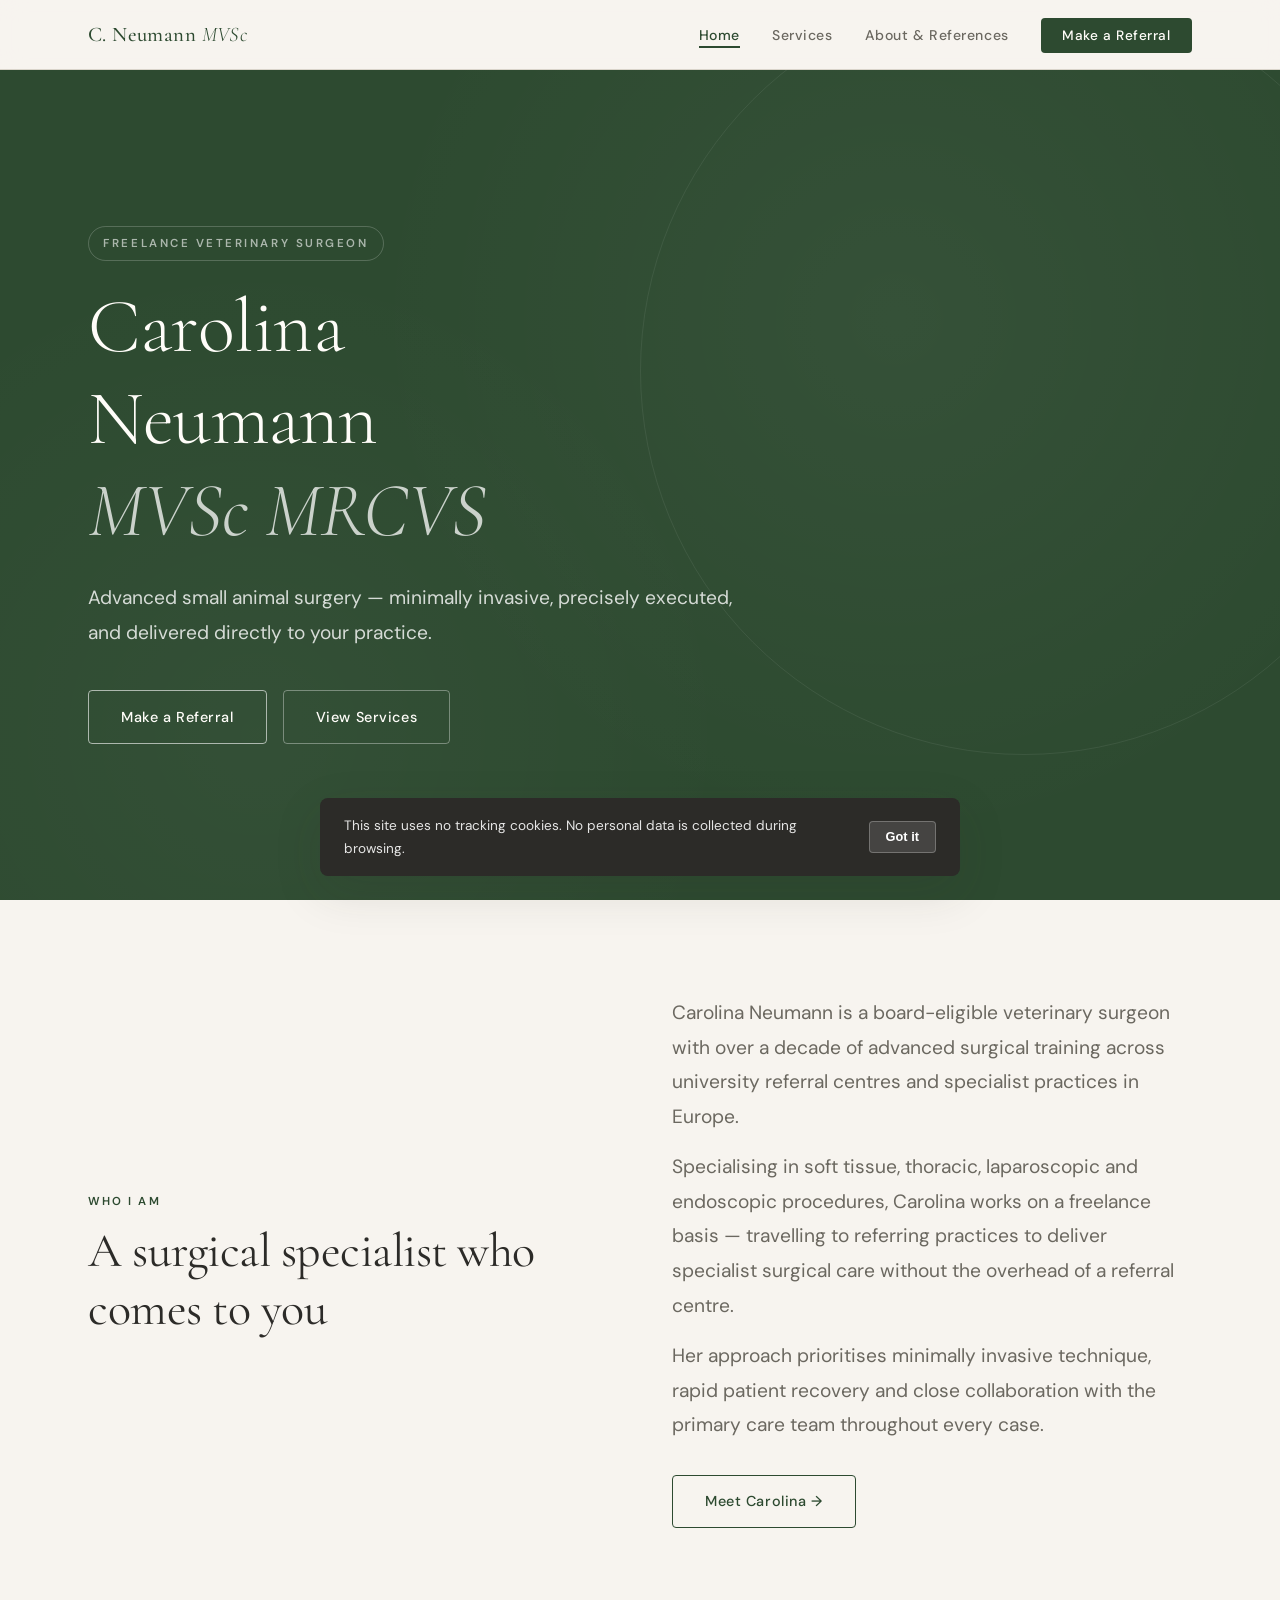
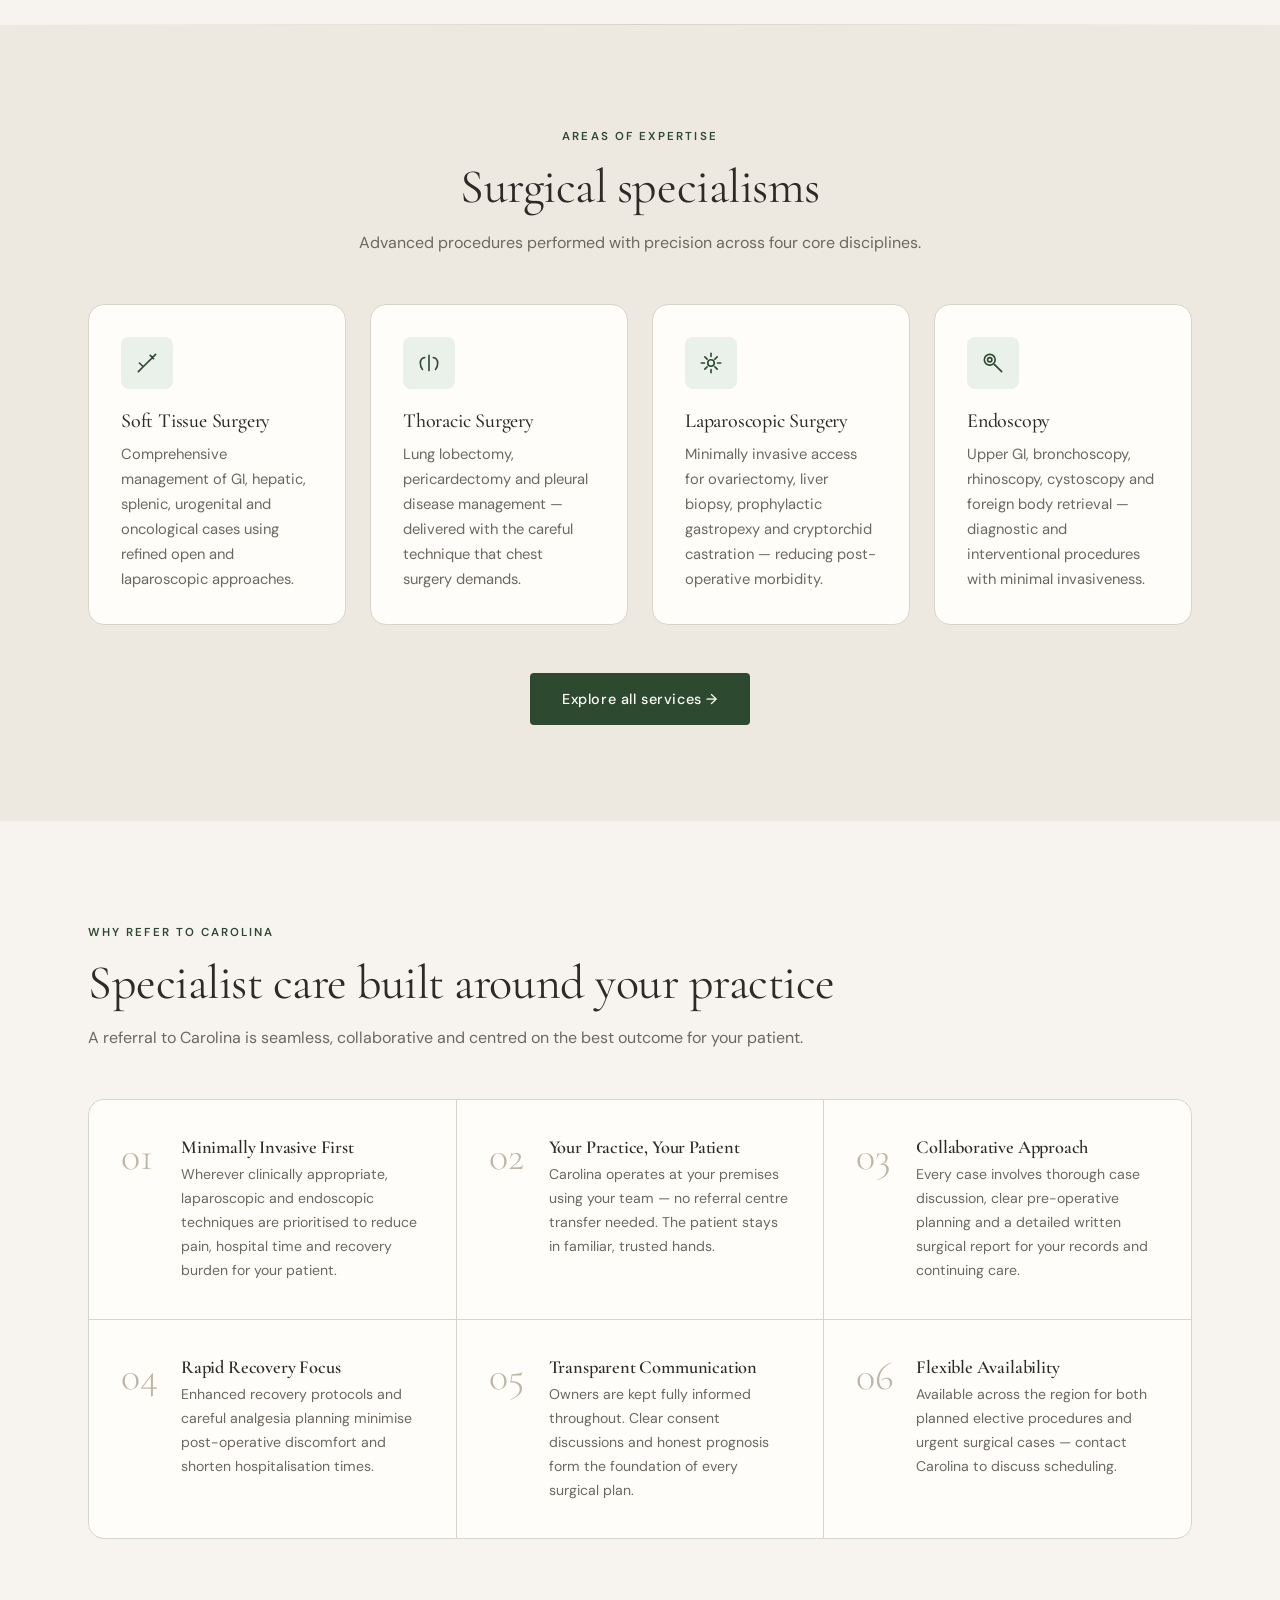
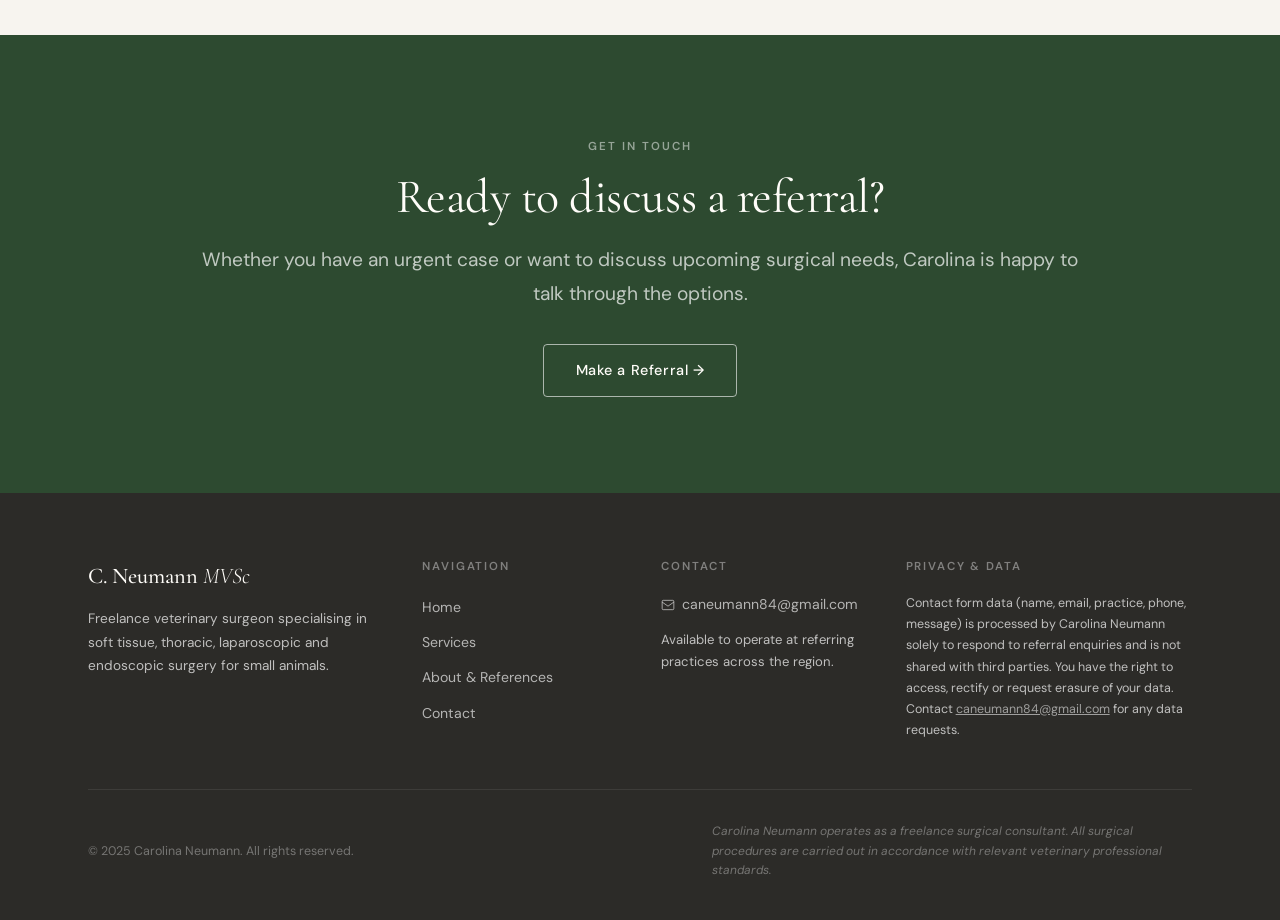
==== index.html @ 595d8299 "Add complete multi-page website for Carolina Neumann MVSc 4-page static site (index, services, refer" ====
<!DOCTYPE html>
<html lang="en">
<head>
  <meta charset="UTF-8" />
  <meta name="viewport" content="width=device-width, initial-scale=1.0" />
  <meta name="description" content="Carolina Neumann MVSc — freelance veterinary surgeon specialising in small animal soft tissue, thoracic, laparoscopic and endoscopic surgery. Available to operate at referring practices." />
  <meta name="robots" content="index, follow" />

  <!-- Canonical & hreflang -->
  <link rel="canonical" href="https://www.neumannvet.es/" />
  <link rel="alternate" hreflang="es"        href="https://www.neumannvet.es/" />
  <link rel="alternate" hreflang="ca"        href="https://www.neumannvet.es/" />
  <link rel="alternate" hreflang="en"        href="https://www.neumannvet.es/" />
  <link rel="alternate" hreflang="x-default" href="https://www.neumannvet.es/" />

  <!-- Open Graph -->
  <meta property="og:type"        content="website" />
  <meta property="og:title"       content="Carolina Neumann MVSc · Veterinary Surgeon" />
  <meta property="og:description" content="Freelance veterinary surgeon specialising in minimally invasive and soft tissue procedures for small animals." />
  <meta property="og:url"         content="https://www.neumannvet.es/" />
  <meta property="og:image"       content="https://www.neumannvet.es/og-image.png" />

  <!-- Twitter Card -->
  <meta name="twitter:card"        content="summary_large_image" />
  <meta name="twitter:title"       content="Carolina Neumann MVSc · Veterinary Surgeon" />
  <meta name="twitter:description" content="Freelance veterinary surgeon specialising in minimally invasive and soft tissue procedures for small animals." />

  <title>Carolina Neumann MVSc — Freelance Veterinary Surgeon</title>

  <link rel="preconnect" href="https://fonts.googleapis.com" />
  <link rel="preconnect" href="https://fonts.gstatic.com" crossorigin />
  <link rel="stylesheet" href="style.css" />
</head>
<body>

  <!-- ── Navigation ──────────────────────────────────────── -->
  <header class="nav" role="banner">
    <div class="container nav__inner">
      <a href="index.html" class="nav__brand" aria-label="Carolina Neumann — Home">
        C. Neumann <span>MVSc</span>
      </a>

      <nav aria-label="Primary navigation">
        <ul class="nav__links" role="list">
          <li><a href="index.html"      class="nav__link" aria-current="page">Home</a></li>
          <li><a href="services.html"   class="nav__link">Services</a></li>
          <li><a href="references.html" class="nav__link">About &amp; References</a></li>
          <li><a href="contact.html"    class="nav__link nav__cta">Make a Referral</a></li>
        </ul>
      </nav>

      <button class="nav__hamburger" aria-label="Open navigation menu" aria-expanded="false" aria-controls="mobileMenu">
        <span></span><span></span><span></span>
      </button>
    </div>
  </header>

  <!-- Mobile menu -->
  <nav id="mobileMenu" class="nav__mobile" aria-label="Mobile navigation">
    <a href="index.html"      class="nav__link">Home</a>
    <a href="services.html"   class="nav__link">Services</a>
    <a href="references.html" class="nav__link">About &amp; References</a>
    <a href="contact.html"    class="nav__link">Make a Referral</a>
  </nav>

  <main id="main-content">

    <!-- ── Hero ──────────────────────────────────────────── -->
    <section class="hero" aria-labelledby="heroTitle">
      <div class="container hero__inner">
        <div class="hero__kicker">Freelance Veterinary Surgeon</div>
        <h1 class="hero__title" id="heroTitle">
          Carolina Neumann
          <em>MVSc MRCVS</em>
        </h1>
        <p class="hero__tagline">
          Advanced small animal surgery — minimally invasive, precisely executed,
          and delivered directly to your practice.
        </p>
        <div class="hero__actions">
          <a href="contact.html" class="btn btn--outline-white">Make a Referral</a>
          <a href="services.html" class="btn btn--outline-white" style="background:transparent; border-color:rgba(255,255,255,0.35);">View Services</a>
        </div>
      </div>

      <div class="hero__scroll" aria-hidden="true">
        <svg viewBox="0 0 24 24" aria-hidden="true">
          <polyline points="6 9 12 15 18 9"/>
        </svg>
        Scroll
      </div>
    </section>

    <!-- ── Introduction ──────────────────────────────────── -->
    <section class="section reveal" aria-labelledby="introTitle">
      <div class="container grid-2" style="align-items:center; gap:4rem;">
        <div>
          <span class="section-label">Who I Am</span>
          <h2 id="introTitle">A surgical specialist who comes to you</h2>
        </div>
        <div class="stack">
          <p class="lead">
            Carolina Neumann is a board-eligible veterinary surgeon with over a decade of
            advanced surgical training across university referral centres and specialist
            practices in Europe.
          </p>
          <p class="lead">
            Specialising in soft tissue, thoracic, laparoscopic and endoscopic procedures,
            Carolina works on a freelance basis — travelling to referring practices to
            deliver specialist surgical care without the overhead of a referral centre.
          </p>
          <p class="lead">
            Her approach prioritises minimally invasive technique, rapid patient recovery
            and close collaboration with the primary care team throughout every case.
          </p>
          <div class="mt-sm">
            <a href="references.html" class="btn btn--outline">Meet Carolina &rarr;</a>
          </div>
        </div>
      </div>
    </section>

    <hr class="divider" />

    <!-- ── Areas of Expertise ────────────────────────────── -->
    <section class="section section--alt reveal" id="expertise" aria-labelledby="expertiseTitle">
      <div class="container">
        <div class="section-header text-center">
          <span class="section-label">Areas of Expertise</span>
          <h2 id="expertiseTitle">Surgical specialisms</h2>
          <p>Advanced procedures performed with precision across four core disciplines.</p>
        </div>

        <div class="grid-4">

          <div class="card reveal reveal-delay-1">
            <div class="card__icon" aria-hidden="true">
              <!-- Scalpel icon -->
              <svg viewBox="0 0 24 24" aria-hidden="true">
                <path d="M20 4L8.5 15.5M8.5 15.5L4 20M8.5 15.5L5 12M15 5l3 3"/>
              </svg>
            </div>
            <h3>Soft Tissue Surgery</h3>
            <p>
              Comprehensive management of GI, hepatic, splenic, urogenital and oncological
              cases using refined open and laparoscopic approaches.
            </p>
          </div>

          <div class="card reveal reveal-delay-2">
            <div class="card__icon" aria-hidden="true">
              <!-- Lungs / thorax icon -->
              <svg viewBox="0 0 24 24" aria-hidden="true">
                <path d="M12 5v14M8 7C6 7 4 9 4 12s1 5 2 6M16 7c2 0 4 2 4 5s-1 5-2 6"/>
              </svg>
            </div>
            <h3>Thoracic Surgery</h3>
            <p>
              Lung lobectomy, pericardectomy and pleural disease management — delivered with
              the careful technique that chest surgery demands.
            </p>
          </div>

          <div class="card reveal reveal-delay-3">
            <div class="card__icon" aria-hidden="true">
              <!-- Camera / laparoscope icon -->
              <svg viewBox="0 0 24 24" aria-hidden="true">
                <circle cx="12" cy="12" r="3"/>
                <path d="M3 12h3M18 12h3M12 3v3M12 18v3"/>
                <path d="M6.3 6.3l2.1 2.1M15.6 15.6l2.1 2.1M15.6 8.4l2.1-2.1M6.3 17.7l2.1-2.1"/>
              </svg>
            </div>
            <h3>Laparoscopic Surgery</h3>
            <p>
              Minimally invasive access for ovariectomy, liver biopsy, prophylactic gastropexy
              and cryptorchid castration — reducing post-operative morbidity.
            </p>
          </div>

          <div class="card reveal reveal-delay-4">
            <div class="card__icon" aria-hidden="true">
              <!-- Scope icon -->
              <svg viewBox="0 0 24 24" aria-hidden="true">
                <circle cx="9" cy="9" r="5"/>
                <path d="M13.5 13.5L20 20"/>
                <circle cx="9" cy="9" r="2"/>
              </svg>
            </div>
            <h3>Endoscopy</h3>
            <p>
              Upper GI, bronchoscopy, rhinoscopy, cystoscopy and foreign body retrieval —
              diagnostic and interventional procedures with minimal invasiveness.
            </p>
          </div>

        </div>

        <div class="mt-lg text-center">
          <a href="services.html" class="btn btn--primary">Explore all services &rarr;</a>
        </div>
      </div>
    </section>

    <!-- ── Why Refer ──────────────────────────────────────── -->
    <section class="section reveal" id="why-refer" aria-labelledby="whyTitle">
      <div class="container">
        <div class="section-header">
          <span class="section-label">Why Refer to Carolina</span>
          <h2 id="whyTitle">Specialist care built around your practice</h2>
          <p>A referral to Carolina is seamless, collaborative and centred on the best outcome for your patient.</p>
        </div>

        <div class="trust-grid" role="list">

          <div class="trust-item reveal" role="listitem">
            <div class="trust-item__num" aria-hidden="true">01</div>
            <div class="trust-item__body">
              <h4>Minimally Invasive First</h4>
              <p>Wherever clinically appropriate, laparoscopic and endoscopic techniques are
              prioritised to reduce pain, hospital time and recovery burden for your patient.</p>
            </div>
          </div>

          <div class="trust-item reveal reveal-delay-1" role="listitem">
            <div class="trust-item__num" aria-hidden="true">02</div>
            <div class="trust-item__body">
              <h4>Your Practice, Your Patient</h4>
              <p>Carolina operates at your premises using your team — no referral centre
              transfer needed. The patient stays in familiar, trusted hands.</p>
            </div>
          </div>

          <div class="trust-item reveal reveal-delay-2" role="listitem">
            <div class="trust-item__num" aria-hidden="true">03</div>
            <div class="trust-item__body">
              <h4>Collaborative Approach</h4>
              <p>Every case involves thorough case discussion, clear pre-operative planning and
              a detailed written surgical report for your records and continuing care.</p>
            </div>
          </div>

          <div class="trust-item reveal reveal-delay-3" role="listitem">
            <div class="trust-item__num" aria-hidden="true">04</div>
            <div class="trust-item__body">
              <h4>Rapid Recovery Focus</h4>
              <p>Enhanced recovery protocols and careful analgesia planning minimise
              post-operative discomfort and shorten hospitalisation times.</p>
            </div>
          </div>

          <div class="trust-item reveal" role="listitem">
            <div class="trust-item__num" aria-hidden="true">05</div>
            <div class="trust-item__body">
              <h4>Transparent Communication</h4>
              <p>Owners are kept fully informed throughout. Clear consent discussions and
              honest prognosis form the foundation of every surgical plan.</p>
            </div>
          </div>

          <div class="trust-item reveal reveal-delay-1" role="listitem">
            <div class="trust-item__num" aria-hidden="true">06</div>
            <div class="trust-item__body">
              <h4>Flexible Availability</h4>
              <p>Available across the region for both planned elective procedures and urgent
              surgical cases — contact Carolina to discuss scheduling.</p>
            </div>
          </div>

        </div>
      </div>
    </section>

    <!-- ── CTA Banner ─────────────────────────────────────── -->
    <section class="section section--dark reveal" aria-labelledby="ctaTitle">
      <div class="container text-center">
        <span class="section-label" style="color:rgba(255,255,255,0.5);">Get in Touch</span>
        <h2 id="ctaTitle" style="margin-bottom:1rem;">Ready to discuss a referral?</h2>
        <p class="lead" style="color:rgba(255,255,255,0.7); margin-inline:auto; margin-bottom:2rem;">
          Whether you have an urgent case or want to discuss upcoming surgical needs,
          Carolina is happy to talk through the options.
        </p>
        <a href="contact.html" class="btn btn--outline-white">Make a Referral &rarr;</a>
      </div>
    </section>

  </main>

  <!-- ── Footer ────────────────────────────────────────────── -->
  <footer class="footer" role="contentinfo">
    <div class="container">
      <div class="footer__grid">

        <div>
          <div class="footer__brand">C. Neumann <span>MVSc</span></div>
          <p class="footer__tagline">
            Freelance veterinary surgeon specialising in soft tissue, thoracic,
            laparoscopic and endoscopic surgery for small animals.
          </p>
        </div>

        <div>
          <div class="footer__heading">Navigation</div>
          <ul class="footer__links" role="list">
            <li><a href="index.html"      class="footer__link">Home</a></li>
            <li><a href="services.html"   class="footer__link">Services</a></li>
            <li><a href="references.html" class="footer__link">About &amp; References</a></li>
            <li><a href="contact.html"    class="footer__link">Contact</a></li>
          </ul>
        </div>

        <div>
          <div class="footer__heading">Contact</div>
          <a href="mailto:caneumann84@gmail.com" class="footer__email">
            <svg width="14" height="14" viewBox="0 0 24 24" fill="none" stroke="currentColor" stroke-width="1.5" aria-hidden="true"><rect x="2" y="4" width="20" height="16" rx="2"/><path d="M2 7l10 7 10-7"/></svg>
            caneumann84@gmail.com
          </a>
          <p class="footer__tagline" style="font-size:0.82rem;">
            Available to operate at referring practices across the region.
          </p>
        </div>

        <div>
          <div class="footer__heading">Privacy &amp; Data</div>
          <p class="footer__gdpr">
            Contact form data (name, email, practice, phone, message) is processed by
            Carolina Neumann solely to respond to referral enquiries and is not shared
            with third parties. You have the right to access, rectify or request erasure
            of your data. Contact
            <a href="mailto:caneumann84@gmail.com">caneumann84@gmail.com</a>
            for any data requests.
          </p>
        </div>

      </div>

      <div class="footer__bottom">
        <p>&copy; 2025 Carolina Neumann. All rights reserved.</p>
        <p class="footer__disclaimer">
          Carolina Neumann operates as a freelance surgical consultant. All surgical
          procedures are carried out in accordance with relevant veterinary professional standards.
        </p>
      </div>
    </div>
  </footer>

  <!-- ── Cookie Banner ──────────────────────────────────────── -->
  <div class="cookie-banner" role="region" aria-label="Cookie notice" id="cookieBanner">
    <p>This site uses no tracking cookies. No personal data is collected during browsing.</p>
    <button class="cookie-banner__btn" aria-label="Dismiss cookie notice">Got it</button>
  </div>

  <script src="main.js" defer></script>
</body>
</html>
---- style.css ----
/* ============================================================
   C. Neumann MVSc — Shared Stylesheet
   ============================================================ */

/* ── Google Fonts ─────────────────────────────────────────── */
@import url('https://fonts.googleapis.com/css2?family=Cormorant+Garamond:ital,wght@0,300;0,400;0,500;0,600;0,700;1,400;1,500&family=DM+Sans:ital,opsz,wght@0,9..40,300;0,9..40,400;0,9..40,500;0,9..40,600;1,9..40,400&display=swap');

/* ── CSS Custom Properties ───────────────────────────────── */
:root {
  --clr-bg:        #F7F4EF;
  --clr-bg-alt:    #EDE9E1;
  --clr-green:     #2D4A30;
  --clr-green-mid: #3E6441;
  --clr-green-lt:  #EAF0EA;
  --clr-stone:     #BEB5A4;
  --clr-text:      #2C2B28;
  --clr-muted:     #6B6860;
  --clr-white:     #FFFDF9;
  --clr-border:    #D9D4CA;

  --ff-serif: 'Cormorant Garamond', Georgia, serif;
  --ff-sans:  'DM Sans', system-ui, sans-serif;

  --nav-h: 70px;
  --max-w: 1200px;
  --section-gap: 6rem;

  --radius-sm: 4px;
  --radius-md: 8px;
  --radius-lg: 16px;

  --shadow-sm: 0 2px 8px rgba(44, 43, 40, 0.06);
  --shadow-md: 0 6px 24px rgba(44, 43, 40, 0.10);
  --shadow-lg: 0 16px 48px rgba(44, 43, 40, 0.13);

  --transition: 0.3s ease;
}

/* ── Reset & Base ─────────────────────────────────────────── */
*, *::before, *::after { box-sizing: border-box; margin: 0; padding: 0; }

html {
  scroll-behavior: smooth;
  font-size: 16px;
  -webkit-text-size-adjust: 100%;
}

body {
  background-color: var(--clr-bg);
  color: var(--clr-text);
  font-family: var(--ff-sans);
  font-weight: 400;
  line-height: 1.7;
  padding-top: var(--nav-h);
  overflow-x: hidden;
}

img { display: block; max-width: 100%; }
a  { color: inherit; text-decoration: none; }

ul, ol { list-style: none; }

/* ── Typography ───────────────────────────────────────────── */
h1, h2, h3, h4 {
  font-family: var(--ff-serif);
  font-weight: 500;
  line-height: 1.2;
  letter-spacing: -0.01em;
  color: var(--clr-text);
}

h1 { font-size: clamp(2.8rem, 6vw, 5rem); font-weight: 300; }
h2 { font-size: clamp(2rem, 4vw, 3rem); font-weight: 400; }
h3 { font-size: clamp(1.3rem, 2.5vw, 1.8rem); font-weight: 500; }
h4 { font-size: 1.15rem; font-weight: 600; }

p { max-width: 68ch; }

.lead {
  font-size: clamp(1rem, 1.6vw, 1.2rem);
  color: var(--clr-muted);
  line-height: 1.8;
}

.section-label {
  display: inline-block;
  font-family: var(--ff-sans);
  font-size: 0.72rem;
  font-weight: 600;
  letter-spacing: 0.18em;
  text-transform: uppercase;
  color: var(--clr-green);
  margin-bottom: 0.75rem;
}

/* ── Layout Utilities ─────────────────────────────────────── */
.container {
  width: min(var(--max-w), 100%);
  margin-inline: auto;
  padding-inline: clamp(1.25rem, 4vw, 3rem);
}

.section {
  padding-block: var(--section-gap);
}

.section--alt {
  background-color: var(--clr-bg-alt);
}

.section--dark {
  background-color: var(--clr-green);
  color: var(--clr-white);
}

.section--dark h1,
.section--dark h2,
.section--dark h3,
.section--dark p {
  color: var(--clr-white);
}

.text-center { text-align: center; }
.text-center p { margin-inline: auto; }

.grid-2 {
  display: grid;
  grid-template-columns: repeat(auto-fit, minmax(min(100%, 460px), 1fr));
  gap: 2rem;
}

.grid-3 {
  display: grid;
  grid-template-columns: repeat(auto-fit, minmax(min(100%, 300px), 1fr));
  gap: 1.75rem;
}

.grid-4 {
  display: grid;
  grid-template-columns: repeat(auto-fit, minmax(min(100%, 240px), 1fr));
  gap: 1.5rem;
}

.stack { display: flex; flex-direction: column; gap: 1rem; }
.mt-xs { margin-top: 0.5rem; }
.mt-sm { margin-top: 1rem; }
.mt-md { margin-top: 2rem; }
.mt-lg { margin-top: 3rem; }

/* ── Buttons ──────────────────────────────────────────────── */
.btn {
  display: inline-flex;
  align-items: center;
  gap: 0.5rem;
  padding: 0.85rem 2rem;
  border-radius: var(--radius-sm);
  font-family: var(--ff-sans);
  font-size: 0.9rem;
  font-weight: 500;
  letter-spacing: 0.04em;
  cursor: pointer;
  transition: background var(--transition), color var(--transition),
              transform var(--transition), box-shadow var(--transition);
  border: none;
}

.btn--primary {
  background-color: var(--clr-green);
  color: var(--clr-white);
}
.btn--primary:hover {
  background-color: var(--clr-green-mid);
  transform: translateY(-1px);
  box-shadow: var(--shadow-md);
}

.btn--outline {
  background-color: transparent;
  color: var(--clr-green);
  border: 1.5px solid var(--clr-green);
}
.btn--outline:hover {
  background-color: var(--clr-green);
  color: var(--clr-white);
  transform: translateY(-1px);
}

.btn--outline-white {
  background-color: transparent;
  color: var(--clr-white);
  border: 1.5px solid rgba(255,255,255,0.6);
}
.btn--outline-white:hover {
  background-color: rgba(255,255,255,0.1);
  border-color: var(--clr-white);
}

/* ── Navigation ───────────────────────────────────────────── */
.nav {
  position: fixed;
  top: 0;
  left: 0;
  right: 0;
  height: var(--nav-h);
  z-index: 100;
  background-color: rgba(247, 244, 239, 0.92);
  backdrop-filter: blur(12px);
  -webkit-backdrop-filter: blur(12px);
  border-bottom: 1px solid var(--clr-border);
  transition: box-shadow var(--transition), background var(--transition);
}

.nav.scrolled {
  box-shadow: var(--shadow-sm);
}

.nav__inner {
  display: flex;
  align-items: center;
  justify-content: space-between;
  height: 100%;
}

.nav__brand {
  font-family: var(--ff-serif);
  font-size: 1.3rem;
  font-weight: 500;
  color: var(--clr-green);
  letter-spacing: 0.02em;
  white-space: nowrap;
}
.nav__brand span {
  font-style: italic;
  font-weight: 300;
}

.nav__links {
  display: flex;
  align-items: center;
  gap: 2rem;
}

.nav__link {
  font-size: 0.88rem;
  font-weight: 500;
  letter-spacing: 0.04em;
  color: var(--clr-muted);
  transition: color var(--transition);
  position: relative;
  padding-bottom: 2px;
}

.nav__link::after {
  content: '';
  position: absolute;
  bottom: -2px;
  left: 0;
  width: 0;
  height: 1.5px;
  background-color: var(--clr-green);
  transition: width var(--transition);
}

.nav__link:hover,
.nav__link.active {
  color: var(--clr-green);
}

.nav__link:hover::after,
.nav__link.active::after {
  width: 100%;
}

.nav__cta {
  font-size: 0.85rem;
  font-weight: 500;
  padding: 0.55rem 1.35rem;
  border-radius: var(--radius-sm);
  background-color: var(--clr-green);
  color: var(--clr-white) !important;
  transition: background var(--transition), transform var(--transition);
}
.nav__cta:hover { background-color: var(--clr-green-mid); transform: translateY(-1px); }
.nav__cta::after { display: none; }

/* Hamburger */
.nav__hamburger {
  display: none;
  flex-direction: column;
  justify-content: space-between;
  width: 26px;
  height: 18px;
  cursor: pointer;
  background: none;
  border: none;
  padding: 0;
  z-index: 200;
}

.nav__hamburger span {
  display: block;
  height: 2px;
  background-color: var(--clr-green);
  border-radius: 2px;
  transition: transform var(--transition), opacity var(--transition);
}

.nav__hamburger.open span:nth-child(1) { transform: translateY(8px) rotate(45deg); }
.nav__hamburger.open span:nth-child(2) { opacity: 0; }
.nav__hamburger.open span:nth-child(3) { transform: translateY(-8px) rotate(-45deg); }

/* Mobile Menu Overlay */
.nav__mobile {
  display: none;
  position: fixed;
  inset: 0;
  top: var(--nav-h);
  background-color: var(--clr-bg);
  flex-direction: column;
  align-items: center;
  justify-content: center;
  gap: 2.5rem;
  z-index: 99;
  opacity: 0;
  pointer-events: none;
  transition: opacity var(--transition);
}

.nav__mobile.open {
  opacity: 1;
  pointer-events: all;
}

.nav__mobile .nav__link {
  font-family: var(--ff-serif);
  font-size: 2rem;
  font-weight: 400;
  color: var(--clr-text);
}

/* ── Hero ─────────────────────────────────────────────────── */
.hero {
  position: relative;
  min-height: calc(100svh - var(--nav-h));
  display: flex;
  align-items: center;
  background-color: var(--clr-green);
  overflow: hidden;
}

/* Subtle decorative texture */
.hero::before {
  content: '';
  position: absolute;
  inset: 0;
  background-image:
    radial-gradient(circle at 70% 30%, rgba(255,255,255,0.04) 0%, transparent 50%),
    radial-gradient(circle at 20% 80%, rgba(255,255,255,0.03) 0%, transparent 40%);
  pointer-events: none;
}

/* Decorative large circle */
.hero::after {
  content: '';
  position: absolute;
  right: -10%;
  top: -10%;
  width: 60%;
  aspect-ratio: 1;
  border-radius: 50%;
  border: 1px solid rgba(255,255,255,0.07);
  pointer-events: none;
}

.hero__inner {
  position: relative;
  z-index: 1;
  padding-block: clamp(4rem, 10vh, 8rem);
}

.hero__kicker {
  display: inline-block;
  font-family: var(--ff-sans);
  font-size: 0.72rem;
  font-weight: 600;
  letter-spacing: 0.22em;
  text-transform: uppercase;
  color: rgba(255,255,255,0.6);
  margin-bottom: 1.25rem;
  padding: 0.4rem 0.9rem;
  border: 1px solid rgba(255,255,255,0.2);
  border-radius: 100px;
}

.hero__title {
  color: var(--clr-white);
  max-width: 14ch;
  margin-bottom: 1.5rem;
}

.hero__title em {
  display: block;
  font-style: italic;
  font-weight: 300;
  color: rgba(255,255,255,0.75);
}

.hero__tagline {
  font-size: clamp(1rem, 1.5vw, 1.2rem);
  color: rgba(255,255,255,0.8);
  max-width: 52ch;
  line-height: 1.8;
  margin-bottom: 2.5rem;
}

.hero__actions {
  display: flex;
  flex-wrap: wrap;
  gap: 1rem;
  align-items: center;
}

.hero__scroll {
  position: absolute;
  bottom: 2.5rem;
  left: 50%;
  transform: translateX(-50%);
  display: flex;
  flex-direction: column;
  align-items: center;
  gap: 0.5rem;
  color: rgba(255,255,255,0.45);
  font-size: 0.7rem;
  letter-spacing: 0.12em;
  text-transform: uppercase;
  animation: scrollPulse 2.5s ease-in-out infinite;
}

.hero__scroll svg {
  width: 20px;
  height: 20px;
  stroke: currentColor;
  fill: none;
  stroke-width: 1.5;
  stroke-linecap: round;
  stroke-linejoin: round;
}

@keyframes scrollPulse {
  0%, 100% { opacity: 0.45; transform: translateX(-50%) translateY(0); }
  50%       { opacity: 0.8;  transform: translateX(-50%) translateY(4px); }
}

/* ── Cards ────────────────────────────────────────────────── */
.card {
  background-color: var(--clr-white);
  border: 1px solid var(--clr-border);
  border-radius: var(--radius-lg);
  padding: 2rem;
  transition: transform var(--transition), box-shadow var(--transition);
}

.card:hover {
  transform: translateY(-4px);
  box-shadow: var(--shadow-md);
}

.card__icon {
  width: 52px;
  height: 52px;
  border-radius: var(--radius-md);
  background-color: var(--clr-green-lt);
  display: flex;
  align-items: center;
  justify-content: center;
  margin-bottom: 1.25rem;
  flex-shrink: 0;
}

.card__icon svg {
  width: 26px;
  height: 26px;
  stroke: var(--clr-green);
  fill: none;
  stroke-width: 1.5;
  stroke-linecap: round;
  stroke-linejoin: round;
}

.card h3 {
  font-size: 1.25rem;
  margin-bottom: 0.6rem;
}

.card p {
  font-size: 0.92rem;
  color: var(--clr-muted);
  line-height: 1.7;
  max-width: 100%;
}

/* ── Trust / Why Refer Section ────────────────────────────── */
.trust-grid {
  display: grid;
  grid-template-columns: repeat(auto-fit, minmax(min(100%, 280px), 1fr));
  gap: 1px;
  border: 1px solid var(--clr-border);
  border-radius: var(--radius-lg);
  overflow: hidden;
  background-color: var(--clr-border);
}

.trust-item {
  background-color: var(--clr-white);
  padding: 2.25rem 2rem;
  display: flex;
  gap: 1.25rem;
  align-items: flex-start;
  transition: background var(--transition);
}

.trust-item:hover { background-color: var(--clr-green-lt); }

.trust-item__num {
  font-family: var(--ff-serif);
  font-size: 2.5rem;
  font-weight: 300;
  color: var(--clr-stone);
  line-height: 1;
  flex-shrink: 0;
  width: 2.5rem;
}

.trust-item__body h4 { margin-bottom: 0.3rem; }
.trust-item__body p  { font-size: 0.88rem; color: var(--clr-muted); max-width: 100%; }

/* ── Services Detail ──────────────────────────────────────── */
.service-block {
  display: grid;
  grid-template-columns: 1fr 2fr;
  gap: 3rem;
  padding-block: 3.5rem;
  border-bottom: 1px solid var(--clr-border);
  align-items: start;
}

.service-block:last-child { border-bottom: none; }

.service-block__meta { position: sticky; top: calc(var(--nav-h) + 2rem); }

.service-block__num {
  font-family: var(--ff-serif);
  font-size: 4rem;
  font-weight: 300;
  color: var(--clr-border);
  line-height: 1;
  margin-bottom: 0.5rem;
}

.service-block__title {
  font-size: 1.6rem;
  margin-bottom: 0.5rem;
}

.service-block__tag {
  display: inline-block;
  font-size: 0.7rem;
  font-weight: 600;
  letter-spacing: 0.12em;
  text-transform: uppercase;
  padding: 0.25rem 0.75rem;
  background-color: var(--clr-green-lt);
  color: var(--clr-green);
  border-radius: 100px;
}

.service-block__content p {
  color: var(--clr-muted);
  max-width: 100%;
  margin-bottom: 1.5rem;
}

.procedure-list {
  display: flex;
  flex-wrap: wrap;
  gap: 0.5rem;
  margin-top: 1rem;
}

.procedure-tag {
  font-size: 0.82rem;
  padding: 0.3rem 0.8rem;
  border: 1px solid var(--clr-border);
  border-radius: 100px;
  color: var(--clr-text);
  background-color: var(--clr-bg);
  transition: background var(--transition), border-color var(--transition);
}

.procedure-tag:hover {
  background-color: var(--clr-green-lt);
  border-color: var(--clr-green);
  color: var(--clr-green);
}

.checklist {
  display: flex;
  flex-direction: column;
  gap: 0.6rem;
}

.checklist li {
  display: flex;
  gap: 0.75rem;
  align-items: flex-start;
  font-size: 0.92rem;
  color: var(--clr-muted);
}

.checklist li::before {
  content: '';
  display: inline-block;
  width: 18px;
  height: 18px;
  min-width: 18px;
  border-radius: 50%;
  background-color: var(--clr-green-lt);
  background-image: url("data:image/svg+xml,%3Csvg xmlns='http://www.w3.org/2000/svg' viewBox='0 0 16 16' fill='none' stroke='%232D4A30' stroke-width='2' stroke-linecap='round' stroke-linejoin='round'%3E%3Cpath d='M3 8l3 3 7-7'/%3E%3C/svg%3E");
  background-repeat: no-repeat;
  background-position: center;
  background-size: 10px;
  margin-top: 2px;
}

/* ── Equipment Requirements ────────────────────────────────── */
.equipment-box {
  background-color: var(--clr-green);
  border-radius: var(--radius-lg);
  padding: 3rem;
  color: var(--clr-white);
}

.equipment-box h3 { color: var(--clr-white); margin-bottom: 0.5rem; }
.equipment-box p  { color: rgba(255,255,255,0.75); max-width: 100%; margin-bottom: 2rem; }

.equipment-grid {
  display: grid;
  grid-template-columns: repeat(auto-fit, minmax(200px, 1fr));
  gap: 1.5rem;
}

.equipment-item h4 {
  font-family: var(--ff-sans);
  font-size: 0.78rem;
  font-weight: 600;
  letter-spacing: 0.1em;
  text-transform: uppercase;
  color: rgba(255,255,255,0.55);
  margin-bottom: 0.5rem;
}

.equipment-item ul li {
  font-size: 0.88rem;
  color: rgba(255,255,255,0.85);
  padding: 0.25rem 0;
  border-bottom: 1px solid rgba(255,255,255,0.1);
}

/* ── Bio / References ─────────────────────────────────────── */
.bio-grid {
  display: grid;
  grid-template-columns: 1fr 1.6fr;
  gap: 4rem;
  align-items: start;
}

.bio-photo {
  position: sticky;
  top: calc(var(--nav-h) + 2rem);
}

.avatar-box {
  aspect-ratio: 3/4;
  max-height: 500px;
  background: linear-gradient(145deg, var(--clr-bg-alt) 0%, var(--clr-stone) 100%);
  border-radius: var(--radius-lg);
  display: flex;
  flex-direction: column;
  align-items: center;
  justify-content: center;
  gap: 0.75rem;
}

.avatar-initials {
  width: 96px;
  height: 96px;
  border-radius: 50%;
  background-color: var(--clr-green);
  display: flex;
  align-items: center;
  justify-content: center;
  font-family: var(--ff-serif);
  font-size: 2rem;
  font-weight: 500;
  color: var(--clr-white);
  letter-spacing: 0.05em;
}

.avatar-label {
  font-size: 0.78rem;
  color: var(--clr-muted);
  letter-spacing: 0.08em;
}

.credential-badges {
  display: flex;
  flex-wrap: wrap;
  gap: 0.5rem;
  margin-top: 1.5rem;
}

.badge {
  font-size: 0.75rem;
  font-weight: 600;
  letter-spacing: 0.06em;
  padding: 0.35rem 0.85rem;
  border-radius: var(--radius-sm);
  background-color: var(--clr-green-lt);
  color: var(--clr-green);
  border: 1px solid rgba(45, 74, 48, 0.15);
}

/* Publications */
.publication-list {
  display: flex;
  flex-direction: column;
  gap: 1.25rem;
}

.publication-item {
  padding: 1.25rem 1.5rem;
  border-left: 3px solid var(--clr-green);
  background-color: var(--clr-white);
  border-radius: 0 var(--radius-md) var(--radius-md) 0;
}

.publication-item__title {
  font-family: var(--ff-serif);
  font-size: 1.05rem;
  font-weight: 500;
  margin-bottom: 0.3rem;
}

.publication-item__meta {
  font-size: 0.83rem;
  color: var(--clr-muted);
}

.publication-item__journal {
  font-style: italic;
}

/* Testimonials */
.testimonial-grid {
  display: grid;
  grid-template-columns: repeat(auto-fit, minmax(min(100%, 300px), 1fr));
  gap: 1.5rem;
}

.testimonial {
  background-color: var(--clr-white);
  border: 1px solid var(--clr-border);
  border-radius: var(--radius-lg);
  padding: 2rem;
  position: relative;
}

.testimonial::before {
  content: '"';
  font-family: var(--ff-serif);
  font-size: 5rem;
  line-height: 1;
  color: var(--clr-green-lt);
  position: absolute;
  top: 0.75rem;
  left: 1.5rem;
}

.testimonial__text {
  font-size: 0.95rem;
  color: var(--clr-muted);
  line-height: 1.8;
  margin-bottom: 1.25rem;
  margin-top: 1rem;
  max-width: 100%;
}

.testimonial__author {
  display: flex;
  align-items: center;
  gap: 0.75rem;
}

.testimonial__avatar {
  width: 40px;
  height: 40px;
  border-radius: 50%;
  background-color: var(--clr-bg-alt);
  display: flex;
  align-items: center;
  justify-content: center;
  font-size: 0.78rem;
  font-weight: 600;
  color: var(--clr-muted);
  flex-shrink: 0;
}

.testimonial__name {
  font-size: 0.88rem;
  font-weight: 600;
}

.testimonial__role {
  font-size: 0.78rem;
  color: var(--clr-muted);
}

/* Affiliations */
.affiliation-list {
  display: flex;
  flex-wrap: wrap;
  gap: 1rem;
}

.affiliation-item {
  display: flex;
  align-items: center;
  gap: 0.75rem;
  padding: 0.85rem 1.25rem;
  background-color: var(--clr-white);
  border: 1px solid var(--clr-border);
  border-radius: var(--radius-md);
  font-size: 0.88rem;
  font-weight: 500;
}

.affiliation-item svg {
  width: 18px;
  height: 18px;
  stroke: var(--clr-green);
  fill: none;
  stroke-width: 1.5;
}

/* ── Contact Page ─────────────────────────────────────────── */
.contact-grid {
  display: grid;
  grid-template-columns: 1fr 1.5fr;
  gap: 5rem;
  align-items: start;
}

.contact-info { position: sticky; top: calc(var(--nav-h) + 2rem); }

.contact-info__email {
  display: inline-flex;
  align-items: center;
  gap: 0.5rem;
  font-family: var(--ff-serif);
  font-size: 1.1rem;
  color: var(--clr-green);
  margin-bottom: 1.5rem;
  transition: color var(--transition);
}
.contact-info__email:hover { color: var(--clr-green-mid); }

.contact-info__email svg {
  width: 20px;
  height: 20px;
  stroke: currentColor;
  fill: none;
  stroke-width: 1.5;
}

.contact-note {
  font-size: 0.9rem;
  color: var(--clr-muted);
  line-height: 1.8;
  max-width: 100%;
  padding: 1.25rem;
  background-color: var(--clr-green-lt);
  border-radius: var(--radius-md);
  border-left: 3px solid var(--clr-green);
}

/* Form */
.form {
  display: flex;
  flex-direction: column;
  gap: 1.5rem;
}

.form__row {
  display: grid;
  grid-template-columns: 1fr 1fr;
  gap: 1.25rem;
}

.form__group {
  display: flex;
  flex-direction: column;
  gap: 0.45rem;
}

.form__label {
  font-size: 0.82rem;
  font-weight: 500;
  letter-spacing: 0.04em;
  color: var(--clr-text);
}

.form__label span {
  color: var(--clr-muted);
  font-weight: 400;
}

.form__input,
.form__select,
.form__textarea {
  width: 100%;
  padding: 0.8rem 1rem;
  background-color: var(--clr-white);
  border: 1.5px solid var(--clr-border);
  border-radius: var(--radius-md);
  font-family: var(--ff-sans);
  font-size: 0.92rem;
  color: var(--clr-text);
  transition: border-color var(--transition), box-shadow var(--transition);
  appearance: none;
  -webkit-appearance: none;
}

.form__input::placeholder,
.form__textarea::placeholder { color: var(--clr-stone); }

.form__input:focus,
.form__select:focus,
.form__textarea:focus {
  outline: none;
  border-color: var(--clr-green);
  box-shadow: 0 0 0 3px rgba(45, 74, 48, 0.08);
}

.form__select {
  background-image: url("data:image/svg+xml,%3Csvg xmlns='http://www.w3.org/2000/svg' viewBox='0 0 16 16' fill='none' stroke='%236B6860' stroke-width='1.5' stroke-linecap='round' stroke-linejoin='round'%3E%3Cpath d='M4 6l4 4 4-4'/%3E%3C/svg%3E");
  background-repeat: no-repeat;
  background-position: right 0.85rem center;
  background-size: 16px;
  padding-right: 2.5rem;
  cursor: pointer;
}

.form__textarea {
  resize: vertical;
  min-height: 140px;
}

.form__checkbox {
  display: flex;
  align-items: flex-start;
  gap: 0.75rem;
  cursor: pointer;
}

.form__checkbox input[type="checkbox"] {
  width: 18px;
  height: 18px;
  min-width: 18px;
  margin-top: 2px;
  border: 1.5px solid var(--clr-border);
  border-radius: 3px;
  appearance: none;
  -webkit-appearance: none;
  background-color: var(--clr-white);
  cursor: pointer;
  transition: background var(--transition), border-color var(--transition);
  position: relative;
}

.form__checkbox input[type="checkbox"]:checked {
  background-color: var(--clr-green);
  border-color: var(--clr-green);
}

.form__checkbox input[type="checkbox"]:checked::after {
  content: '';
  position: absolute;
  inset: 0;
  background-image: url("data:image/svg+xml,%3Csvg xmlns='http://www.w3.org/2000/svg' viewBox='0 0 16 16' fill='none' stroke='white' stroke-width='2.5' stroke-linecap='round' stroke-linejoin='round'%3E%3Cpath d='M3 8l3 3 7-7'/%3E%3C/svg%3E");
  background-repeat: no-repeat;
  background-position: center;
  background-size: 10px;
}

.form__checkbox-label {
  font-size: 0.85rem;
  color: var(--clr-muted);
  line-height: 1.6;
}

.form__checkbox-label a {
  color: var(--clr-green);
  text-decoration: underline;
  text-decoration-color: rgba(45,74,48,0.3);
  text-underline-offset: 2px;
}

.form__error {
  font-size: 0.78rem;
  color: #C0392B;
  display: none;
}

.form__group.has-error .form__input,
.form__group.has-error .form__select,
.form__group.has-error .form__textarea {
  border-color: #C0392B;
}

.form__group.has-error .form__error { display: block; }

.form__success {
  display: none;
  padding: 1.5rem 2rem;
  background-color: var(--clr-green-lt);
  border: 1px solid rgba(45,74,48,0.2);
  border-radius: var(--radius-md);
  text-align: center;
}

.form__success h4 {
  font-family: var(--ff-serif);
  font-size: 1.3rem;
  color: var(--clr-green);
  margin-bottom: 0.4rem;
}

.form__success p {
  font-size: 0.9rem;
  color: var(--clr-muted);
  max-width: 100%;
}

/* GDPR Box */
.gdpr-box {
  background-color: var(--clr-bg-alt);
  border: 1px solid var(--clr-border);
  border-radius: var(--radius-md);
  padding: 1.5rem;
  font-size: 0.83rem;
  color: var(--clr-muted);
  line-height: 1.7;
  max-width: 100%;
}

.gdpr-box h4 {
  font-size: 0.88rem;
  margin-bottom: 0.5rem;
  color: var(--clr-text);
}

.gdpr-box a { color: var(--clr-green); text-decoration: underline; }

/* ── Cookie Banner ────────────────────────────────────────── */
.cookie-banner {
  position: fixed;
  bottom: 1.5rem;
  left: 50%;
  transform: translateX(-50%);
  width: min(96%, 640px);
  background-color: var(--clr-text);
  color: rgba(255,255,255,0.88);
  border-radius: var(--radius-md);
  padding: 1rem 1.5rem;
  display: flex;
  align-items: center;
  justify-content: space-between;
  gap: 1rem;
  z-index: 500;
  box-shadow: var(--shadow-lg);
  transition: opacity 0.4s ease, transform 0.4s ease;
}

.cookie-banner.hidden {
  opacity: 0;
  transform: translateX(-50%) translateY(1rem);
  pointer-events: none;
}

.cookie-banner p { font-size: 0.85rem; max-width: 100%; color: rgba(255,255,255,0.88); }

.cookie-banner__btn {
  flex-shrink: 0;
  font-size: 0.8rem;
  font-weight: 600;
  padding: 0.45rem 1rem;
  background-color: rgba(255,255,255,0.12);
  color: white;
  border: 1px solid rgba(255,255,255,0.25);
  border-radius: var(--radius-sm);
  cursor: pointer;
  white-space: nowrap;
  transition: background var(--transition);
}

.cookie-banner__btn:hover { background-color: rgba(255,255,255,0.2); }

/* ── Page Header (inner pages) ────────────────────────────── */
.page-header {
  background-color: var(--clr-green);
  padding-block: clamp(3.5rem, 8vh, 6rem);
  position: relative;
  overflow: hidden;
}

.page-header::before {
  content: '';
  position: absolute;
  inset: 0;
  background-image: radial-gradient(circle at 80% 50%, rgba(255,255,255,0.04) 0%, transparent 55%);
  pointer-events: none;
}

.page-header h1 {
  color: var(--clr-white);
  max-width: 18ch;
  position: relative;
  margin-bottom: 0.75rem;
}

.page-header p {
  color: rgba(255,255,255,0.7);
  font-size: 1.05rem;
  max-width: 55ch;
  position: relative;
}

/* Breadcrumb */
.breadcrumb {
  display: flex;
  align-items: center;
  gap: 0.5rem;
  font-size: 0.8rem;
  color: rgba(255,255,255,0.5);
  margin-bottom: 1.5rem;
  position: relative;
}

.breadcrumb a { color: rgba(255,255,255,0.6); transition: color var(--transition); }
.breadcrumb a:hover { color: rgba(255,255,255,0.9); }
.breadcrumb span { color: rgba(255,255,255,0.35); }

/* ── Footer ───────────────────────────────────────────────── */
.footer {
  background-color: var(--clr-text);
  color: rgba(255,255,255,0.7);
  padding-block: 4rem 2.5rem;
}

.footer__grid {
  display: grid;
  grid-template-columns: 1.5fr 1fr 1fr 1.5fr;
  gap: 3rem;
  padding-bottom: 3rem;
  border-bottom: 1px solid rgba(255,255,255,0.08);
  margin-bottom: 2rem;
}

.footer__brand {
  font-family: var(--ff-serif);
  font-size: 1.4rem;
  font-weight: 500;
  color: var(--clr-white);
  margin-bottom: 0.75rem;
}

.footer__brand span { font-style: italic; font-weight: 300; }

.footer__tagline {
  font-size: 0.85rem;
  line-height: 1.7;
  max-width: 100%;
}

.footer__heading {
  font-family: var(--ff-sans);
  font-size: 0.72rem;
  font-weight: 600;
  letter-spacing: 0.16em;
  text-transform: uppercase;
  color: rgba(255,255,255,0.4);
  margin-bottom: 1rem;
}

.footer__links {
  display: flex;
  flex-direction: column;
  gap: 0.5rem;
}

.footer__link {
  font-size: 0.88rem;
  color: rgba(255,255,255,0.65);
  transition: color var(--transition);
}

.footer__link:hover { color: var(--clr-white); }

.footer__email {
  font-size: 0.88rem;
  color: rgba(255,255,255,0.65);
  display: flex;
  align-items: center;
  gap: 0.4rem;
  margin-bottom: 0.75rem;
  transition: color var(--transition);
}

.footer__email:hover { color: var(--clr-white); }

.footer__gdpr {
  font-size: 0.78rem;
  line-height: 1.7;
  max-width: 100%;
}

.footer__gdpr a { color: rgba(255,255,255,0.55); text-decoration: underline; }
.footer__gdpr a:hover { color: var(--clr-white); }

.footer__bottom {
  display: flex;
  flex-wrap: wrap;
  justify-content: space-between;
  align-items: center;
  gap: 1rem;
  font-size: 0.78rem;
  color: rgba(255,255,255,0.35);
}

.footer__disclaimer {
  font-size: 0.75rem;
  color: rgba(255,255,255,0.35);
  font-style: italic;
  max-width: 60ch;
  line-height: 1.6;
}

/* ── Scroll Reveal Animations ─────────────────────────────── */
.reveal {
  opacity: 0;
  transform: translateY(28px);
  transition: opacity 0.7s ease, transform 0.7s ease;
}

.reveal.revealed {
  opacity: 1;
  transform: translateY(0);
}

.reveal-delay-1 { transition-delay: 0.1s; }
.reveal-delay-2 { transition-delay: 0.2s; }
.reveal-delay-3 { transition-delay: 0.3s; }
.reveal-delay-4 { transition-delay: 0.4s; }

/* ── Divider ──────────────────────────────────────────────── */
.divider {
  height: 1px;
  background: linear-gradient(90deg, transparent, var(--clr-border), transparent);
  border: none;
  margin: 0;
}

/* ── Section Title ────────────────────────────────────────── */
.section-header { margin-bottom: 3rem; }
.section-header h2 { margin-bottom: 0.75rem; }
.section-header p { color: var(--clr-muted); font-size: 1rem; }

/* ── Responsive ───────────────────────────────────────────── */
@media (max-width: 900px) {
  .service-block {
    grid-template-columns: 1fr;
    gap: 1.5rem;
  }
  .service-block__meta { position: static; }

  .bio-grid {
    grid-template-columns: 1fr;
  }
  .bio-photo { position: static; margin-bottom: 2rem; }
  .avatar-box { max-height: 280px; aspect-ratio: 16/9; }

  .contact-grid {
    grid-template-columns: 1fr;
    gap: 3rem;
  }
  .contact-info { position: static; }

  .footer__grid {
    grid-template-columns: 1fr 1fr;
    gap: 2rem;
  }
}

@media (max-width: 720px) {
  :root { --section-gap: 4rem; }

  .nav__links { display: none; }
  .nav__hamburger { display: flex; }
  .nav__mobile { display: flex; }

  .form__row { grid-template-columns: 1fr; }

  .footer__grid { grid-template-columns: 1fr; gap: 2rem; }

  .hero__actions { flex-direction: column; align-items: flex-start; }
}

@media (max-width: 480px) {
  :root { --nav-h: 60px; }
  .btn { width: 100%; justify-content: center; }
  .hero__actions .btn { width: auto; }
}

/* ── Print ────────────────────────────────────────────────── */
@media print {
  .nav, .cookie-banner, .hero__scroll { display: none; }
  body { padding-top: 0; }
}
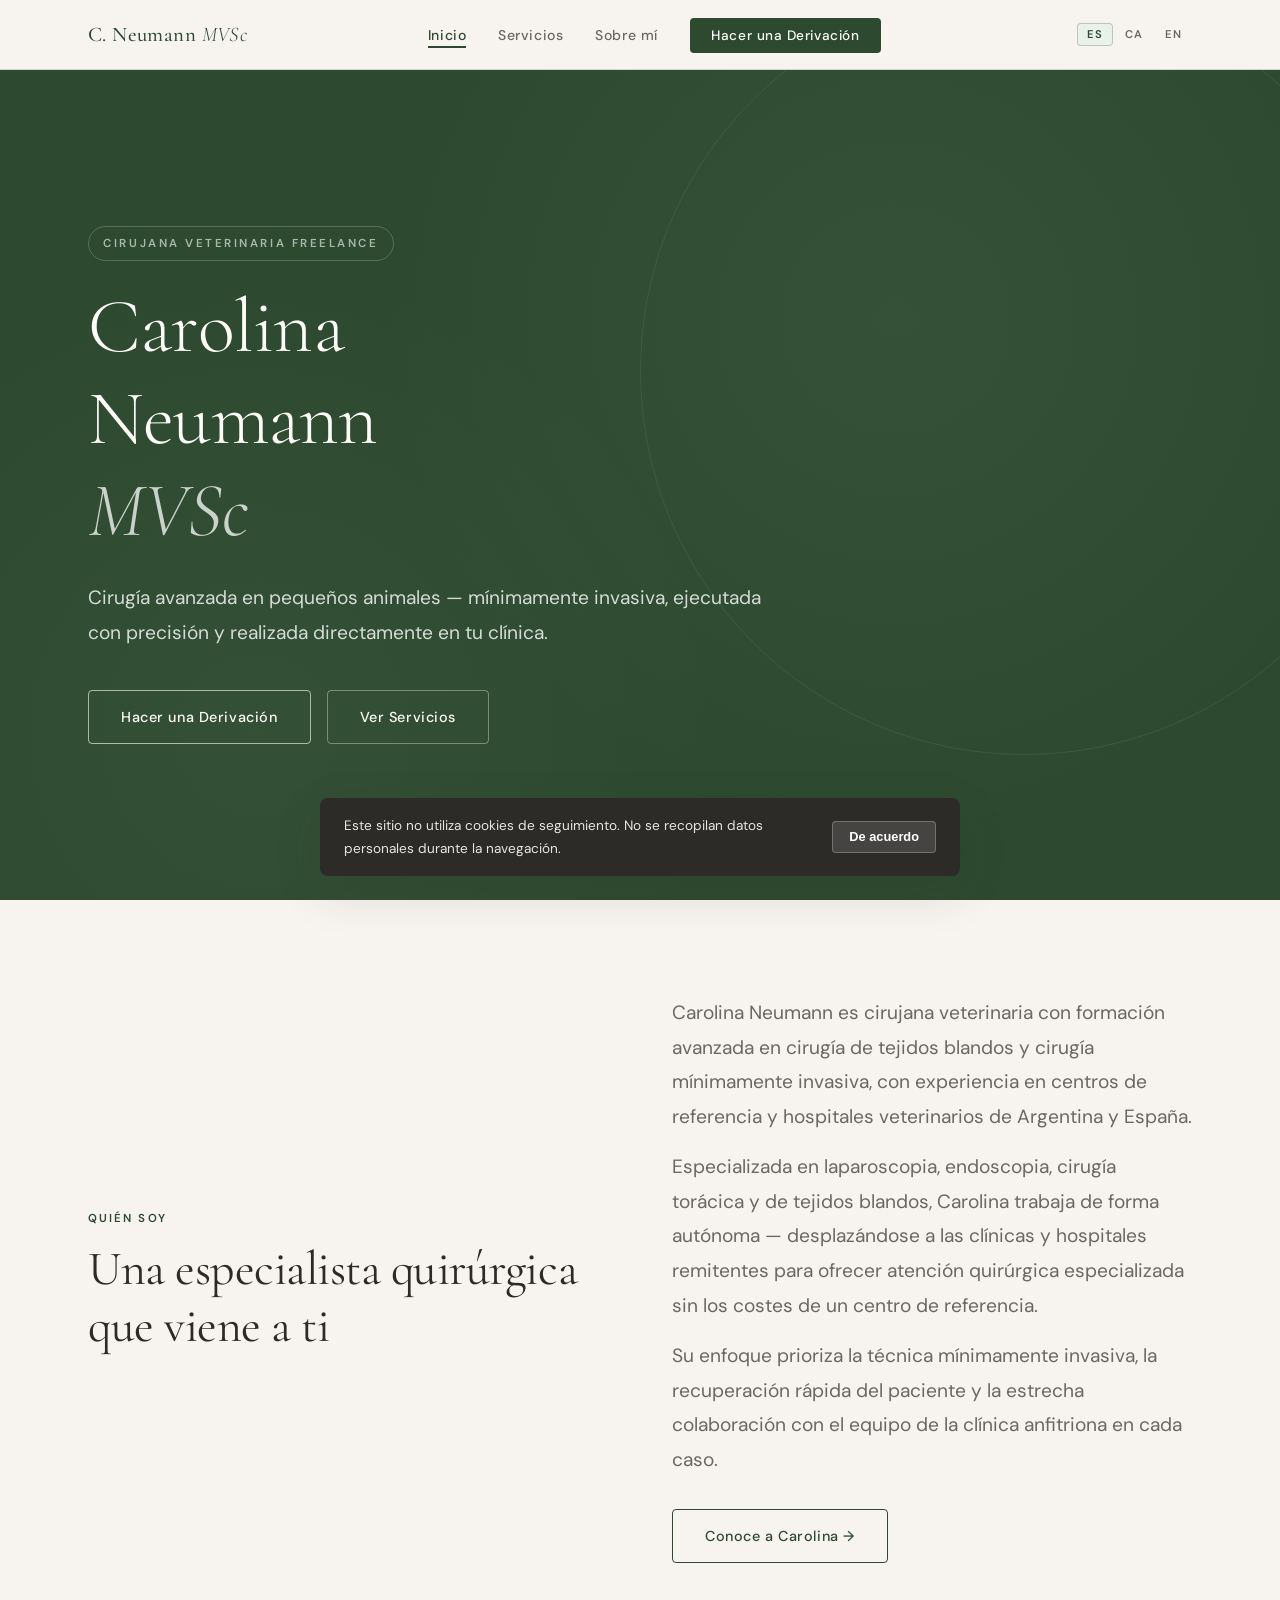
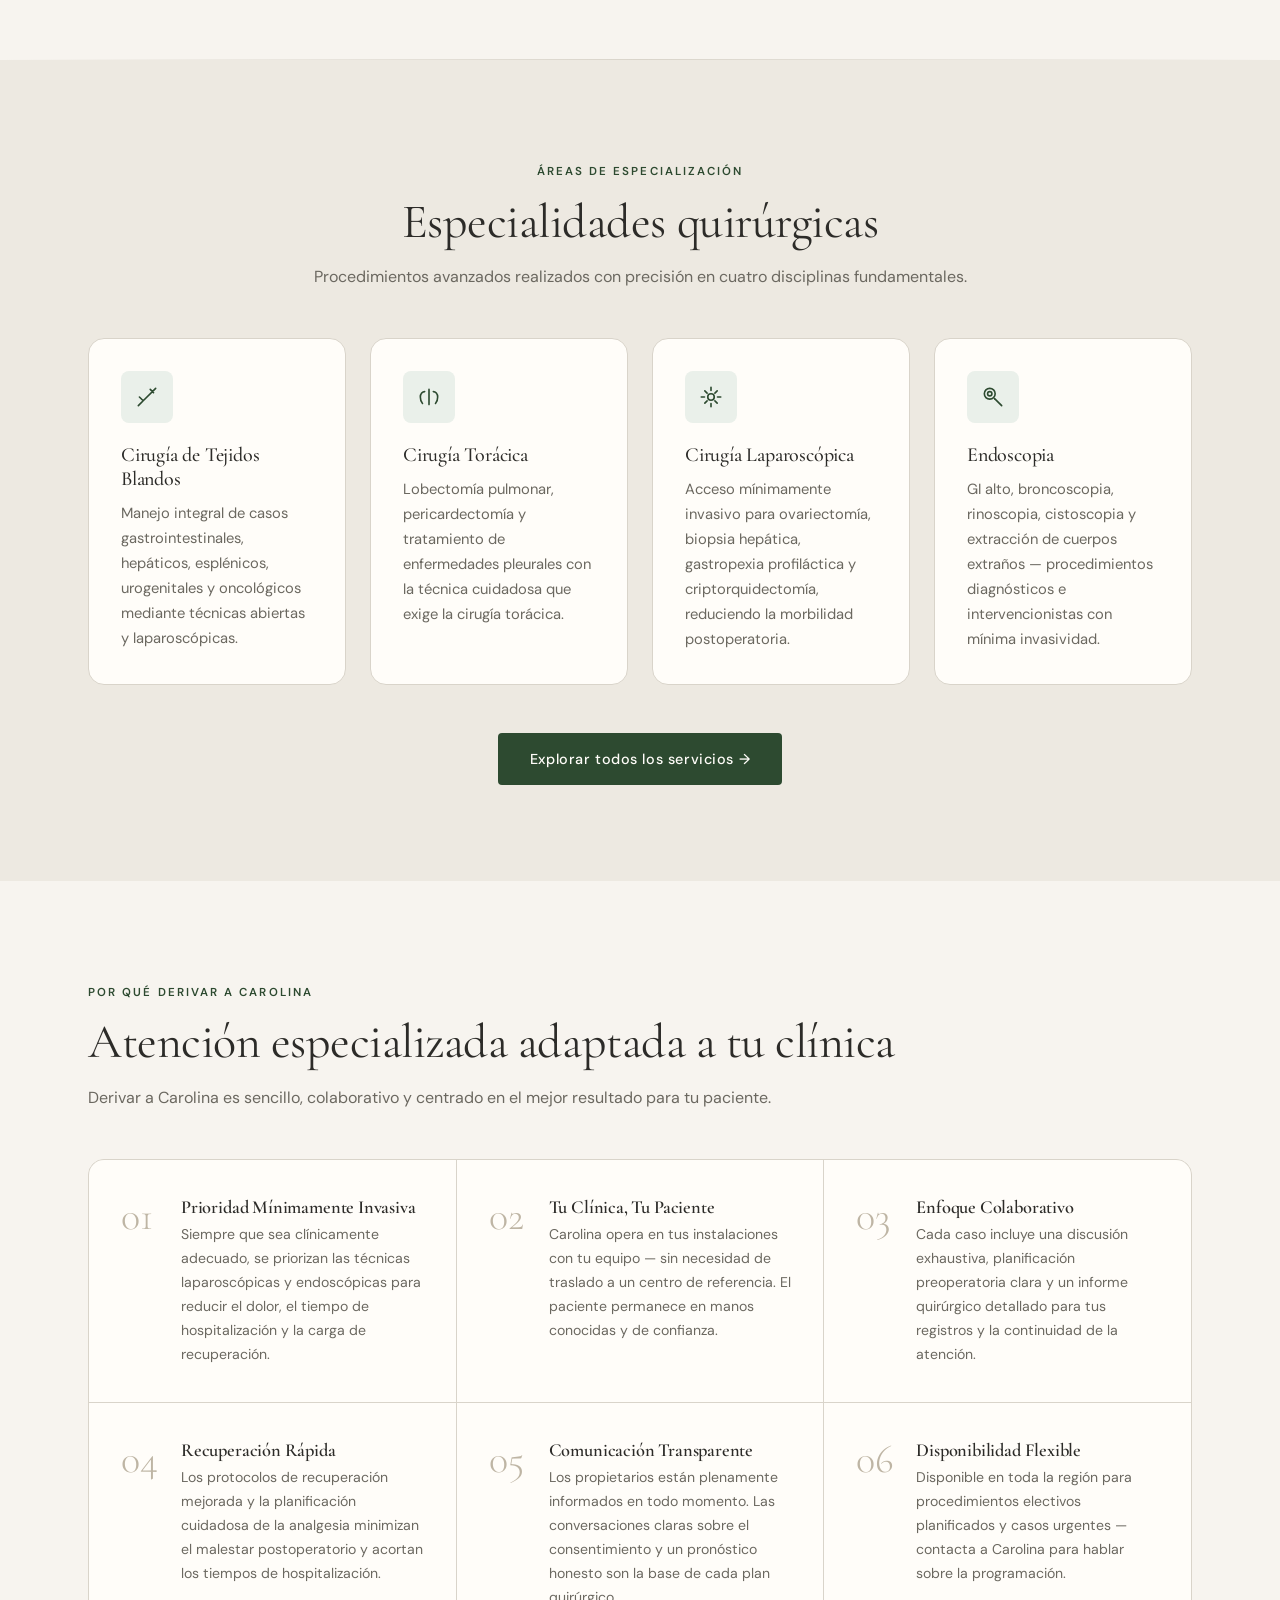
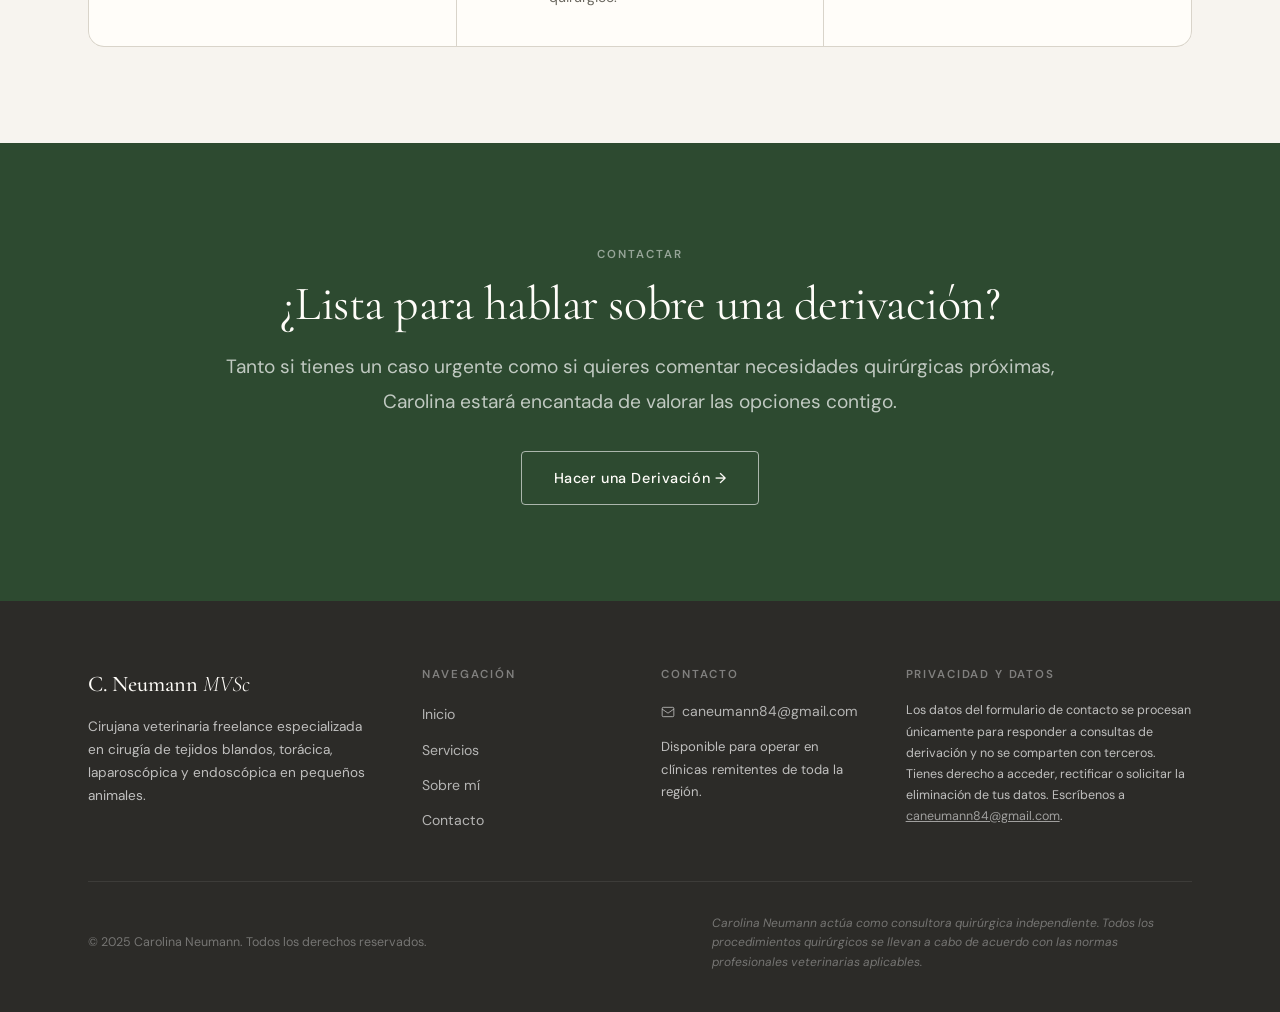
==== commit a6533d3f: "Convert site to Spanish with Google Translate (CA/EN), update bio and photo - Set Spanish as default" ====
--- a/index.html
+++ b/index.html
@@ -1,9 +1,9 @@
 <!DOCTYPE html>
-<html lang="en">
+<html lang="es">
 <head>
   <meta charset="UTF-8" />
   <meta name="viewport" content="width=device-width, initial-scale=1.0" />
-  <meta name="description" content="Carolina Neumann MVSc — freelance veterinary surgeon specialising in small animal soft tissue, thoracic, laparoscopic and endoscopic surgery. Available to operate at referring practices." />
+  <meta name="description" content="Carolina Neumann — cirujana veterinaria freelance especializada en cirugía mínimamente invasiva, tejidos blandos, torácica, laparoscópica y endoscópica en pequeños animales." />
   <meta name="robots" content="index, follow" />
 
   <!-- Canonical & hreflang -->
@@ -15,17 +15,17 @@
 
   <!-- Open Graph -->
   <meta property="og:type"        content="website" />
-  <meta property="og:title"       content="Carolina Neumann MVSc · Veterinary Surgeon" />
-  <meta property="og:description" content="Freelance veterinary surgeon specialising in minimally invasive and soft tissue procedures for small animals." />
+  <meta property="og:title"       content="Carolina Neumann — Cirujana Veterinaria Freelance" />
+  <meta property="og:description" content="Cirujana veterinaria freelance especializada en cirugía mínimamente invasiva de tejidos blandos, torácica, laparoscópica y endoscópica." />
   <meta property="og:url"         content="https://www.neumannvet.es/" />
-  <meta property="og:image"       content="https://www.neumannvet.es/og-image.png" />
+  <meta property="og:image"       content="https://www.neumannvet.es/img/carolina.jpg" />
 
   <!-- Twitter Card -->
   <meta name="twitter:card"        content="summary_large_image" />
-  <meta name="twitter:title"       content="Carolina Neumann MVSc · Veterinary Surgeon" />
-  <meta name="twitter:description" content="Freelance veterinary surgeon specialising in minimally invasive and soft tissue procedures for small animals." />
-
-  <title>Carolina Neumann MVSc — Freelance Veterinary Surgeon</title>
+  <meta name="twitter:title"       content="Carolina Neumann — Cirujana Veterinaria Freelance" />
+  <meta name="twitter:description" content="Cirujana veterinaria freelance especializada en cirugía mínimamente invasiva." />
+
+  <title>Carolina Neumann — Cirujana Veterinaria Freelance</title>
 
   <link rel="preconnect" href="https://fonts.googleapis.com" />
   <link rel="preconnect" href="https://fonts.gstatic.com" crossorigin />
@@ -33,34 +33,48 @@
 </head>
 <body>
 
+  <!-- Hidden Google Translate element -->
+  <div id="google_translate_element" style="display:none" aria-hidden="true"></div>
+
   <!-- ── Navigation ──────────────────────────────────────── -->
   <header class="nav" role="banner">
     <div class="container nav__inner">
-      <a href="index.html" class="nav__brand" aria-label="Carolina Neumann — Home">
+      <a href="index.html" class="nav__brand" aria-label="Carolina Neumann — Inicio">
         C. Neumann <span>MVSc</span>
       </a>
 
-      <nav aria-label="Primary navigation">
+      <nav aria-label="Navegación principal">
         <ul class="nav__links" role="list">
-          <li><a href="index.html"      class="nav__link" aria-current="page">Home</a></li>
-          <li><a href="services.html"   class="nav__link">Services</a></li>
-          <li><a href="references.html" class="nav__link">About &amp; References</a></li>
-          <li><a href="contact.html"    class="nav__link nav__cta">Make a Referral</a></li>
+          <li><a href="index.html"      class="nav__link" aria-current="page">Inicio</a></li>
+          <li><a href="services.html"   class="nav__link">Servicios</a></li>
+          <li><a href="references.html" class="nav__link">Sobre mí</a></li>
+          <li><a href="contact.html"    class="nav__link nav__cta">Hacer una Derivación</a></li>
         </ul>
       </nav>
 
-      <button class="nav__hamburger" aria-label="Open navigation menu" aria-expanded="false" aria-controls="mobileMenu">
+      <div class="lang-switcher" role="group" aria-label="Seleccionar idioma">
+        <button class="lang-btn" data-lang="es" aria-pressed="true">ES</button>
+        <button class="lang-btn" data-lang="ca" aria-pressed="false">CA</button>
+        <button class="lang-btn" data-lang="en" aria-pressed="false">EN</button>
+      </div>
+
+      <button class="nav__hamburger" aria-label="Abrir menú de navegación" aria-expanded="false" aria-controls="mobileMenu">
         <span></span><span></span><span></span>
       </button>
     </div>
   </header>
 
   <!-- Mobile menu -->
-  <nav id="mobileMenu" class="nav__mobile" aria-label="Mobile navigation">
-    <a href="index.html"      class="nav__link">Home</a>
-    <a href="services.html"   class="nav__link">Services</a>
-    <a href="references.html" class="nav__link">About &amp; References</a>
-    <a href="contact.html"    class="nav__link">Make a Referral</a>
+  <nav id="mobileMenu" class="nav__mobile" aria-label="Navegación móvil">
+    <a href="index.html"      class="nav__link">Inicio</a>
+    <a href="services.html"   class="nav__link">Servicios</a>
+    <a href="references.html" class="nav__link">Sobre mí</a>
+    <a href="contact.html"    class="nav__link">Hacer una Derivación</a>
+    <div class="lang-switcher" role="group" aria-label="Seleccionar idioma">
+      <button class="lang-btn" data-lang="es" aria-pressed="true">ES</button>
+      <button class="lang-btn" data-lang="ca" aria-pressed="false">CA</button>
+      <button class="lang-btn" data-lang="en" aria-pressed="false">EN</button>
+    </div>
   </nav>
 
   <main id="main-content">
@@ -68,53 +82,52 @@
     <!-- ── Hero ──────────────────────────────────────────── -->
     <section class="hero" aria-labelledby="heroTitle">
       <div class="container hero__inner">
-        <div class="hero__kicker">Freelance Veterinary Surgeon</div>
+        <div class="hero__kicker">Cirujana Veterinaria Freelance</div>
         <h1 class="hero__title" id="heroTitle">
           Carolina Neumann
-          <em>MVSc MRCVS</em>
+          <em>MVSc</em>
         </h1>
         <p class="hero__tagline">
-          Advanced small animal surgery — minimally invasive, precisely executed,
-          and delivered directly to your practice.
+          Cirugía avanzada en pequeños animales — mínimamente invasiva,
+          ejecutada con precisión y realizada directamente en tu clínica.
         </p>
         <div class="hero__actions">
-          <a href="contact.html" class="btn btn--outline-white">Make a Referral</a>
-          <a href="services.html" class="btn btn--outline-white" style="background:transparent; border-color:rgba(255,255,255,0.35);">View Services</a>
-        </div>
-      </div>
-
+          <a href="contact.html" class="btn btn--outline-white">Hacer una Derivación</a>
+          <a href="services.html" class="btn btn--outline-white" style="background:transparent; border-color:rgba(255,255,255,0.35);">Ver Servicios</a>
+        </div>
+      </div>
       <div class="hero__scroll" aria-hidden="true">
-        <svg viewBox="0 0 24 24" aria-hidden="true">
-          <polyline points="6 9 12 15 18 9"/>
-        </svg>
-        Scroll
-      </div>
-    </section>
-
-    <!-- ── Introduction ──────────────────────────────────── -->
+        <svg viewBox="0 0 24 24" aria-hidden="true"><polyline points="6 9 12 15 18 9"/></svg>
+        Deslizar
+      </div>
+    </section>
+
+    <!-- ── Introducción ──────────────────────────────────── -->
     <section class="section reveal" aria-labelledby="introTitle">
       <div class="container grid-2" style="align-items:center; gap:4rem;">
         <div>
-          <span class="section-label">Who I Am</span>
-          <h2 id="introTitle">A surgical specialist who comes to you</h2>
+          <span class="section-label">Quién Soy</span>
+          <h2 id="introTitle">Una especialista quirúrgica que viene a ti</h2>
         </div>
         <div class="stack">
           <p class="lead">
-            Carolina Neumann is a board-eligible veterinary surgeon with over a decade of
-            advanced surgical training across university referral centres and specialist
-            practices in Europe.
+            Carolina Neumann es cirujana veterinaria con formación avanzada en cirugía
+            de tejidos blandos y cirugía mínimamente invasiva, con experiencia en centros
+            de referencia y hospitales veterinarios de Argentina y España.
           </p>
           <p class="lead">
-            Specialising in soft tissue, thoracic, laparoscopic and endoscopic procedures,
-            Carolina works on a freelance basis — travelling to referring practices to
-            deliver specialist surgical care without the overhead of a referral centre.
+            Especializada en laparoscopia, endoscopia, cirugía torácica y de tejidos blandos,
+            Carolina trabaja de forma autónoma — desplazándose a las clínicas y hospitales
+            remitentes para ofrecer atención quirúrgica especializada sin los costes de un
+            centro de referencia.
           </p>
           <p class="lead">
-            Her approach prioritises minimally invasive technique, rapid patient recovery
-            and close collaboration with the primary care team throughout every case.
+            Su enfoque prioriza la técnica mínimamente invasiva, la recuperación rápida del
+            paciente y la estrecha colaboración con el equipo de la clínica anfitriona en
+            cada caso.
           </p>
           <div class="mt-sm">
-            <a href="references.html" class="btn btn--outline">Meet Carolina &rarr;</a>
+            <a href="references.html" class="btn btn--outline">Conoce a Carolina &rarr;</a>
           </div>
         </div>
       </div>
@@ -122,92 +135,64 @@
 
     <hr class="divider" />
 
-    <!-- ── Areas of Expertise ────────────────────────────── -->
+    <!-- ── Especialidades ────────────────────────────────── -->
     <section class="section section--alt reveal" id="expertise" aria-labelledby="expertiseTitle">
       <div class="container">
         <div class="section-header text-center">
-          <span class="section-label">Areas of Expertise</span>
-          <h2 id="expertiseTitle">Surgical specialisms</h2>
-          <p>Advanced procedures performed with precision across four core disciplines.</p>
+          <span class="section-label">Áreas de Especialización</span>
+          <h2 id="expertiseTitle">Especialidades quirúrgicas</h2>
+          <p>Procedimientos avanzados realizados con precisión en cuatro disciplinas fundamentales.</p>
         </div>
 
         <div class="grid-4">
 
           <div class="card reveal reveal-delay-1">
             <div class="card__icon" aria-hidden="true">
-              <!-- Scalpel icon -->
-              <svg viewBox="0 0 24 24" aria-hidden="true">
-                <path d="M20 4L8.5 15.5M8.5 15.5L4 20M8.5 15.5L5 12M15 5l3 3"/>
-              </svg>
-            </div>
-            <h3>Soft Tissue Surgery</h3>
-            <p>
-              Comprehensive management of GI, hepatic, splenic, urogenital and oncological
-              cases using refined open and laparoscopic approaches.
-            </p>
+              <svg viewBox="0 0 24 24" aria-hidden="true"><path d="M20 4L8.5 15.5M8.5 15.5L4 20M8.5 15.5L5 12M15 5l3 3"/></svg>
+            </div>
+            <h3>Cirugía de Tejidos Blandos</h3>
+            <p>Manejo integral de casos gastrointestinales, hepáticos, esplénicos, urogenitales y oncológicos mediante técnicas abiertas y laparoscópicas.</p>
           </div>
 
           <div class="card reveal reveal-delay-2">
             <div class="card__icon" aria-hidden="true">
-              <!-- Lungs / thorax icon -->
-              <svg viewBox="0 0 24 24" aria-hidden="true">
-                <path d="M12 5v14M8 7C6 7 4 9 4 12s1 5 2 6M16 7c2 0 4 2 4 5s-1 5-2 6"/>
-              </svg>
-            </div>
-            <h3>Thoracic Surgery</h3>
-            <p>
-              Lung lobectomy, pericardectomy and pleural disease management — delivered with
-              the careful technique that chest surgery demands.
-            </p>
+              <svg viewBox="0 0 24 24" aria-hidden="true"><path d="M12 5v14M8 7C6 7 4 9 4 12s1 5 2 6M16 7c2 0 4 2 4 5s-1 5-2 6"/></svg>
+            </div>
+            <h3>Cirugía Torácica</h3>
+            <p>Lobectomía pulmonar, pericardectomía y tratamiento de enfermedades pleurales con la técnica cuidadosa que exige la cirugía torácica.</p>
           </div>
 
           <div class="card reveal reveal-delay-3">
             <div class="card__icon" aria-hidden="true">
-              <!-- Camera / laparoscope icon -->
-              <svg viewBox="0 0 24 24" aria-hidden="true">
-                <circle cx="12" cy="12" r="3"/>
-                <path d="M3 12h3M18 12h3M12 3v3M12 18v3"/>
-                <path d="M6.3 6.3l2.1 2.1M15.6 15.6l2.1 2.1M15.6 8.4l2.1-2.1M6.3 17.7l2.1-2.1"/>
-              </svg>
-            </div>
-            <h3>Laparoscopic Surgery</h3>
-            <p>
-              Minimally invasive access for ovariectomy, liver biopsy, prophylactic gastropexy
-              and cryptorchid castration — reducing post-operative morbidity.
-            </p>
+              <svg viewBox="0 0 24 24" aria-hidden="true"><circle cx="12" cy="12" r="3"/><path d="M3 12h3M18 12h3M12 3v3M12 18v3"/><path d="M6.3 6.3l2.1 2.1M15.6 15.6l2.1 2.1M15.6 8.4l2.1-2.1M6.3 17.7l2.1-2.1"/></svg>
+            </div>
+            <h3>Cirugía Laparoscópica</h3>
+            <p>Acceso mínimamente invasivo para ovariectomía, biopsia hepática, gastropexia profiláctica y criptorquidectomía, reduciendo la morbilidad postoperatoria.</p>
           </div>
 
           <div class="card reveal reveal-delay-4">
             <div class="card__icon" aria-hidden="true">
-              <!-- Scope icon -->
-              <svg viewBox="0 0 24 24" aria-hidden="true">
-                <circle cx="9" cy="9" r="5"/>
-                <path d="M13.5 13.5L20 20"/>
-                <circle cx="9" cy="9" r="2"/>
-              </svg>
-            </div>
-            <h3>Endoscopy</h3>
-            <p>
-              Upper GI, bronchoscopy, rhinoscopy, cystoscopy and foreign body retrieval —
-              diagnostic and interventional procedures with minimal invasiveness.
-            </p>
+              <svg viewBox="0 0 24 24" aria-hidden="true"><circle cx="9" cy="9" r="5"/><path d="M13.5 13.5L20 20"/><circle cx="9" cy="9" r="2"/></svg>
+            </div>
+            <h3>Endoscopia</h3>
+            <p>GI alto, broncoscopia, rinoscopia, cistoscopia y extracción de cuerpos extraños — procedimientos diagnósticos e intervencionistas con mínima invasividad.</p>
           </div>
 
         </div>
 
         <div class="mt-lg text-center">
-          <a href="services.html" class="btn btn--primary">Explore all services &rarr;</a>
-        </div>
-      </div>
-    </section>
-
-    <!-- ── Why Refer ──────────────────────────────────────── -->
+          <a href="services.html" class="btn btn--primary">Explorar todos los servicios &rarr;</a>
+        </div>
+      </div>
+    </section>
+
+    <!-- ── Por qué derivar ───────────────────────────────── -->
     <section class="section reveal" id="why-refer" aria-labelledby="whyTitle">
       <div class="container">
         <div class="section-header">
-          <span class="section-label">Why Refer to Carolina</span>
-          <h2 id="whyTitle">Specialist care built around your practice</h2>
-          <p>A referral to Carolina is seamless, collaborative and centred on the best outcome for your patient.</p>
+          <span class="section-label">Por Qué Derivar a Carolina</span>
+          <h2 id="whyTitle">Atención especializada adaptada a tu clínica</h2>
+          <p>Derivar a Carolina es sencillo, colaborativo y centrado en el mejor resultado para tu paciente.</p>
         </div>
 
         <div class="trust-grid" role="list">
@@ -215,71 +200,65 @@
           <div class="trust-item reveal" role="listitem">
             <div class="trust-item__num" aria-hidden="true">01</div>
             <div class="trust-item__body">
-              <h4>Minimally Invasive First</h4>
-              <p>Wherever clinically appropriate, laparoscopic and endoscopic techniques are
-              prioritised to reduce pain, hospital time and recovery burden for your patient.</p>
+              <h4>Prioridad Mínimamente Invasiva</h4>
+              <p>Siempre que sea clínicamente adecuado, se priorizan las técnicas laparoscópicas y endoscópicas para reducir el dolor, el tiempo de hospitalización y la carga de recuperación.</p>
             </div>
           </div>
 
           <div class="trust-item reveal reveal-delay-1" role="listitem">
             <div class="trust-item__num" aria-hidden="true">02</div>
             <div class="trust-item__body">
-              <h4>Your Practice, Your Patient</h4>
-              <p>Carolina operates at your premises using your team — no referral centre
-              transfer needed. The patient stays in familiar, trusted hands.</p>
+              <h4>Tu Clínica, Tu Paciente</h4>
+              <p>Carolina opera en tus instalaciones con tu equipo — sin necesidad de traslado a un centro de referencia. El paciente permanece en manos conocidas y de confianza.</p>
             </div>
           </div>
 
           <div class="trust-item reveal reveal-delay-2" role="listitem">
             <div class="trust-item__num" aria-hidden="true">03</div>
             <div class="trust-item__body">
-              <h4>Collaborative Approach</h4>
-              <p>Every case involves thorough case discussion, clear pre-operative planning and
-              a detailed written surgical report for your records and continuing care.</p>
+              <h4>Enfoque Colaborativo</h4>
+              <p>Cada caso incluye una discusión exhaustiva, planificación preoperatoria clara y un informe quirúrgico detallado para tus registros y la continuidad de la atención.</p>
             </div>
           </div>
 
           <div class="trust-item reveal reveal-delay-3" role="listitem">
             <div class="trust-item__num" aria-hidden="true">04</div>
             <div class="trust-item__body">
-              <h4>Rapid Recovery Focus</h4>
-              <p>Enhanced recovery protocols and careful analgesia planning minimise
-              post-operative discomfort and shorten hospitalisation times.</p>
+              <h4>Recuperación Rápida</h4>
+              <p>Los protocolos de recuperación mejorada y la planificación cuidadosa de la analgesia minimizan el malestar postoperatorio y acortan los tiempos de hospitalización.</p>
             </div>
           </div>
 
           <div class="trust-item reveal" role="listitem">
             <div class="trust-item__num" aria-hidden="true">05</div>
             <div class="trust-item__body">
-              <h4>Transparent Communication</h4>
-              <p>Owners are kept fully informed throughout. Clear consent discussions and
-              honest prognosis form the foundation of every surgical plan.</p>
+              <h4>Comunicación Transparente</h4>
+              <p>Los propietarios están plenamente informados en todo momento. Las conversaciones claras sobre el consentimiento y un pronóstico honesto son la base de cada plan quirúrgico.</p>
             </div>
           </div>
 
           <div class="trust-item reveal reveal-delay-1" role="listitem">
             <div class="trust-item__num" aria-hidden="true">06</div>
             <div class="trust-item__body">
-              <h4>Flexible Availability</h4>
-              <p>Available across the region for both planned elective procedures and urgent
-              surgical cases — contact Carolina to discuss scheduling.</p>
-            </div>
-          </div>
-
-        </div>
-      </div>
-    </section>
-
-    <!-- ── CTA Banner ─────────────────────────────────────── -->
+              <h4>Disponibilidad Flexible</h4>
+              <p>Disponible en toda la región para procedimientos electivos planificados y casos urgentes — contacta a Carolina para hablar sobre la programación.</p>
+            </div>
+          </div>
+
+        </div>
+      </div>
+    </section>
+
+    <!-- ── CTA ───────────────────────────────────────────── -->
     <section class="section section--dark reveal" aria-labelledby="ctaTitle">
       <div class="container text-center">
-        <span class="section-label" style="color:rgba(255,255,255,0.5);">Get in Touch</span>
-        <h2 id="ctaTitle" style="margin-bottom:1rem;">Ready to discuss a referral?</h2>
+        <span class="section-label" style="color:rgba(255,255,255,0.5);">Contactar</span>
+        <h2 id="ctaTitle" style="margin-bottom:1rem;">¿Lista para hablar sobre una derivación?</h2>
         <p class="lead" style="color:rgba(255,255,255,0.7); margin-inline:auto; margin-bottom:2rem;">
-          Whether you have an urgent case or want to discuss upcoming surgical needs,
-          Carolina is happy to talk through the options.
+          Tanto si tienes un caso urgente como si quieres comentar necesidades quirúrgicas próximas,
+          Carolina estará encantada de valorar las opciones contigo.
         </p>
-        <a href="contact.html" class="btn btn--outline-white">Make a Referral &rarr;</a>
+        <a href="contact.html" class="btn btn--outline-white">Hacer una Derivación &rarr;</a>
       </div>
     </section>
 
@@ -293,62 +272,62 @@
         <div>
           <div class="footer__brand">C. Neumann <span>MVSc</span></div>
           <p class="footer__tagline">
-            Freelance veterinary surgeon specialising in soft tissue, thoracic,
-            laparoscopic and endoscopic surgery for small animals.
-          </p>
-        </div>
-
-        <div>
-          <div class="footer__heading">Navigation</div>
+            Cirujana veterinaria freelance especializada en cirugía de tejidos blandos,
+            torácica, laparoscópica y endoscópica en pequeños animales.
+          </p>
+        </div>
+
+        <div>
+          <div class="footer__heading">Navegación</div>
           <ul class="footer__links" role="list">
-            <li><a href="index.html"      class="footer__link">Home</a></li>
-            <li><a href="services.html"   class="footer__link">Services</a></li>
-            <li><a href="references.html" class="footer__link">About &amp; References</a></li>
-            <li><a href="contact.html"    class="footer__link">Contact</a></li>
+            <li><a href="index.html"      class="footer__link">Inicio</a></li>
+            <li><a href="services.html"   class="footer__link">Servicios</a></li>
+            <li><a href="references.html" class="footer__link">Sobre mí</a></li>
+            <li><a href="contact.html"    class="footer__link">Contacto</a></li>
           </ul>
         </div>
 
         <div>
-          <div class="footer__heading">Contact</div>
+          <div class="footer__heading">Contacto</div>
           <a href="mailto:caneumann84@gmail.com" class="footer__email">
             <svg width="14" height="14" viewBox="0 0 24 24" fill="none" stroke="currentColor" stroke-width="1.5" aria-hidden="true"><rect x="2" y="4" width="20" height="16" rx="2"/><path d="M2 7l10 7 10-7"/></svg>
             caneumann84@gmail.com
           </a>
           <p class="footer__tagline" style="font-size:0.82rem;">
-            Available to operate at referring practices across the region.
-          </p>
-        </div>
-
-        <div>
-          <div class="footer__heading">Privacy &amp; Data</div>
+            Disponible para operar en clínicas remitentes de toda la región.
+          </p>
+        </div>
+
+        <div>
+          <div class="footer__heading">Privacidad y Datos</div>
           <p class="footer__gdpr">
-            Contact form data (name, email, practice, phone, message) is processed by
-            Carolina Neumann solely to respond to referral enquiries and is not shared
-            with third parties. You have the right to access, rectify or request erasure
-            of your data. Contact
-            <a href="mailto:caneumann84@gmail.com">caneumann84@gmail.com</a>
-            for any data requests.
+            Los datos del formulario de contacto se procesan únicamente para responder
+            a consultas de derivación y no se comparten con terceros. Tienes derecho a
+            acceder, rectificar o solicitar la eliminación de tus datos. Escríbenos a
+            <a href="mailto:caneumann84@gmail.com">caneumann84@gmail.com</a>.
           </p>
         </div>
 
       </div>
 
       <div class="footer__bottom">
-        <p>&copy; 2025 Carolina Neumann. All rights reserved.</p>
+        <p>&copy; 2025 Carolina Neumann. Todos los derechos reservados.</p>
         <p class="footer__disclaimer">
-          Carolina Neumann operates as a freelance surgical consultant. All surgical
-          procedures are carried out in accordance with relevant veterinary professional standards.
+          Carolina Neumann actúa como consultora quirúrgica independiente. Todos los procedimientos
+          quirúrgicos se llevan a cabo de acuerdo con las normas profesionales veterinarias aplicables.
         </p>
       </div>
     </div>
   </footer>
 
   <!-- ── Cookie Banner ──────────────────────────────────────── -->
-  <div class="cookie-banner" role="region" aria-label="Cookie notice" id="cookieBanner">
-    <p>This site uses no tracking cookies. No personal data is collected during browsing.</p>
-    <button class="cookie-banner__btn" aria-label="Dismiss cookie notice">Got it</button>
+  <div class="cookie-banner" role="region" aria-label="Aviso de cookies" id="cookieBanner">
+    <p>Este sitio no utiliza cookies de seguimiento. No se recopilan datos personales durante la navegación.</p>
+    <button class="cookie-banner__btn" aria-label="Cerrar aviso de cookies">De acuerdo</button>
   </div>
 
+  <!-- Google Translate -->
+  <script src="//translate.google.com/translate_a/element.js?cb=googleTranslateElementInit" defer></script>
   <script src="main.js" defer></script>
 </body>
 </html>
--- a/style.css
+++ b/style.css
@@ -1336,3 +1336,92 @@
   .nav, .cookie-banner, .hero__scroll { display: none; }
   body { padding-top: 0; }
 }
+
+/* ── Language Switcher ────────────────────────────────────── */
+.lang-switcher {
+  display: flex;
+  align-items: center;
+  gap: 2px;
+  margin-left: 1rem;
+}
+
+.lang-btn {
+  font-family: var(--ff-sans);
+  font-size: 0.7rem;
+  font-weight: 600;
+  letter-spacing: 0.1em;
+  padding: 0.28rem 0.55rem;
+  border: 1.5px solid transparent;
+  border-radius: var(--radius-sm);
+  background: none;
+  color: var(--clr-muted);
+  cursor: pointer;
+  transition: color var(--transition), border-color var(--transition),
+              background var(--transition);
+  line-height: 1;
+}
+
+.lang-btn:hover {
+  color: var(--clr-green);
+  border-color: var(--clr-border);
+}
+
+.lang-btn.active {
+  color: var(--clr-green);
+  background-color: var(--clr-green-lt);
+  border-color: rgba(45, 74, 48, 0.25);
+}
+
+/* Mobile nav lang switcher */
+.nav__mobile .lang-switcher {
+  margin-left: 0;
+  margin-top: 1rem;
+  gap: 0.5rem;
+}
+
+.nav__mobile .lang-btn {
+  font-size: 1rem;
+  padding: 0.5rem 1rem;
+  border-color: var(--clr-border);
+}
+
+/* ── Hide Google Translate default UI ─────────────────────── */
+.goog-te-banner-frame,
+.goog-te-balloon-frame,
+#goog-gt-tt,
+.goog-tooltip,
+.goog-tooltip:hover,
+.goog-text-highlight {
+  display: none !important;
+}
+
+body {
+  top: 0 !important;
+  position: static !important;
+}
+
+.skiptranslate {
+  display: none !important;
+}
+
+/* Keep translated text readable */
+font[color] { color: inherit !important; }
+
+/* Photo on references page */
+.bio-photo-img {
+  width: 100%;
+  aspect-ratio: 3/4;
+  max-height: 500px;
+  object-fit: cover;
+  object-position: center top;
+  border-radius: var(--radius-lg);
+  display: block;
+}
+
+@media (max-width: 900px) {
+  .bio-photo-img {
+    max-height: 360px;
+    aspect-ratio: 4/3;
+    object-position: center 20%;
+  }
+}
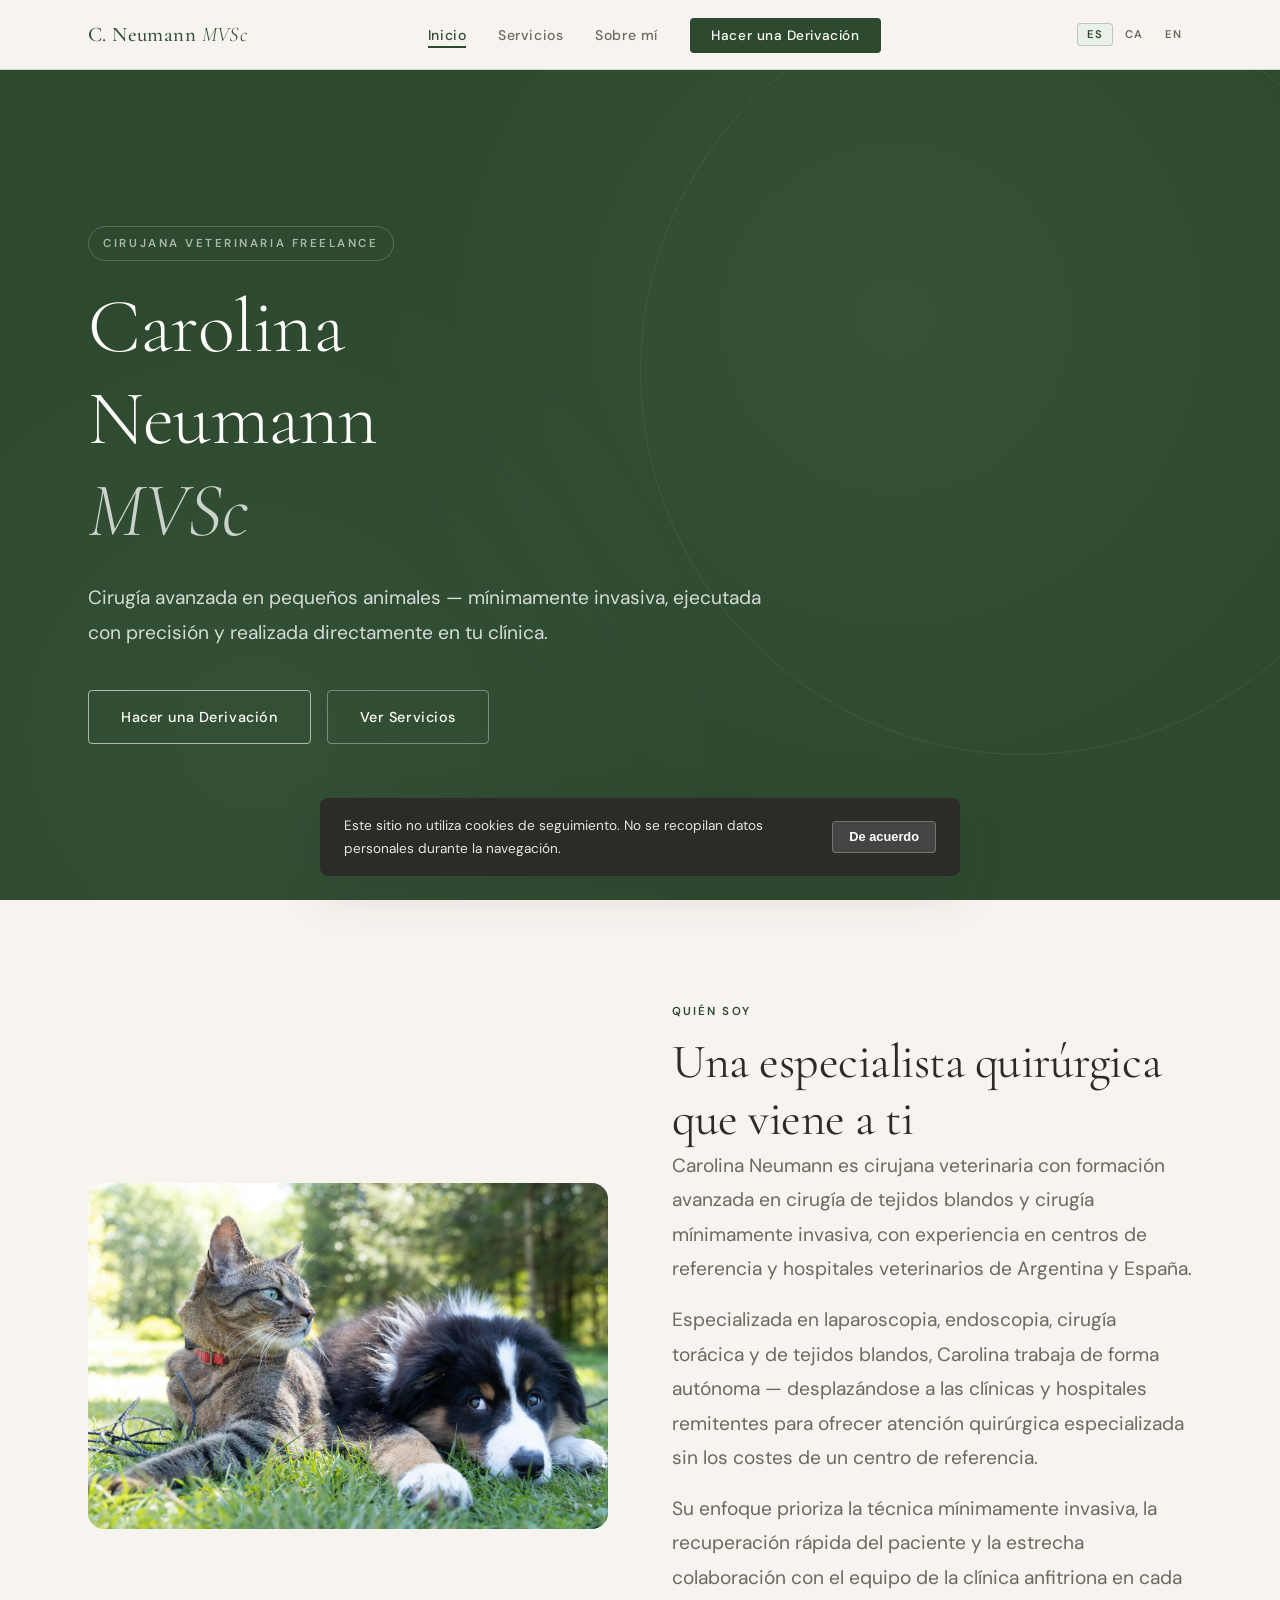
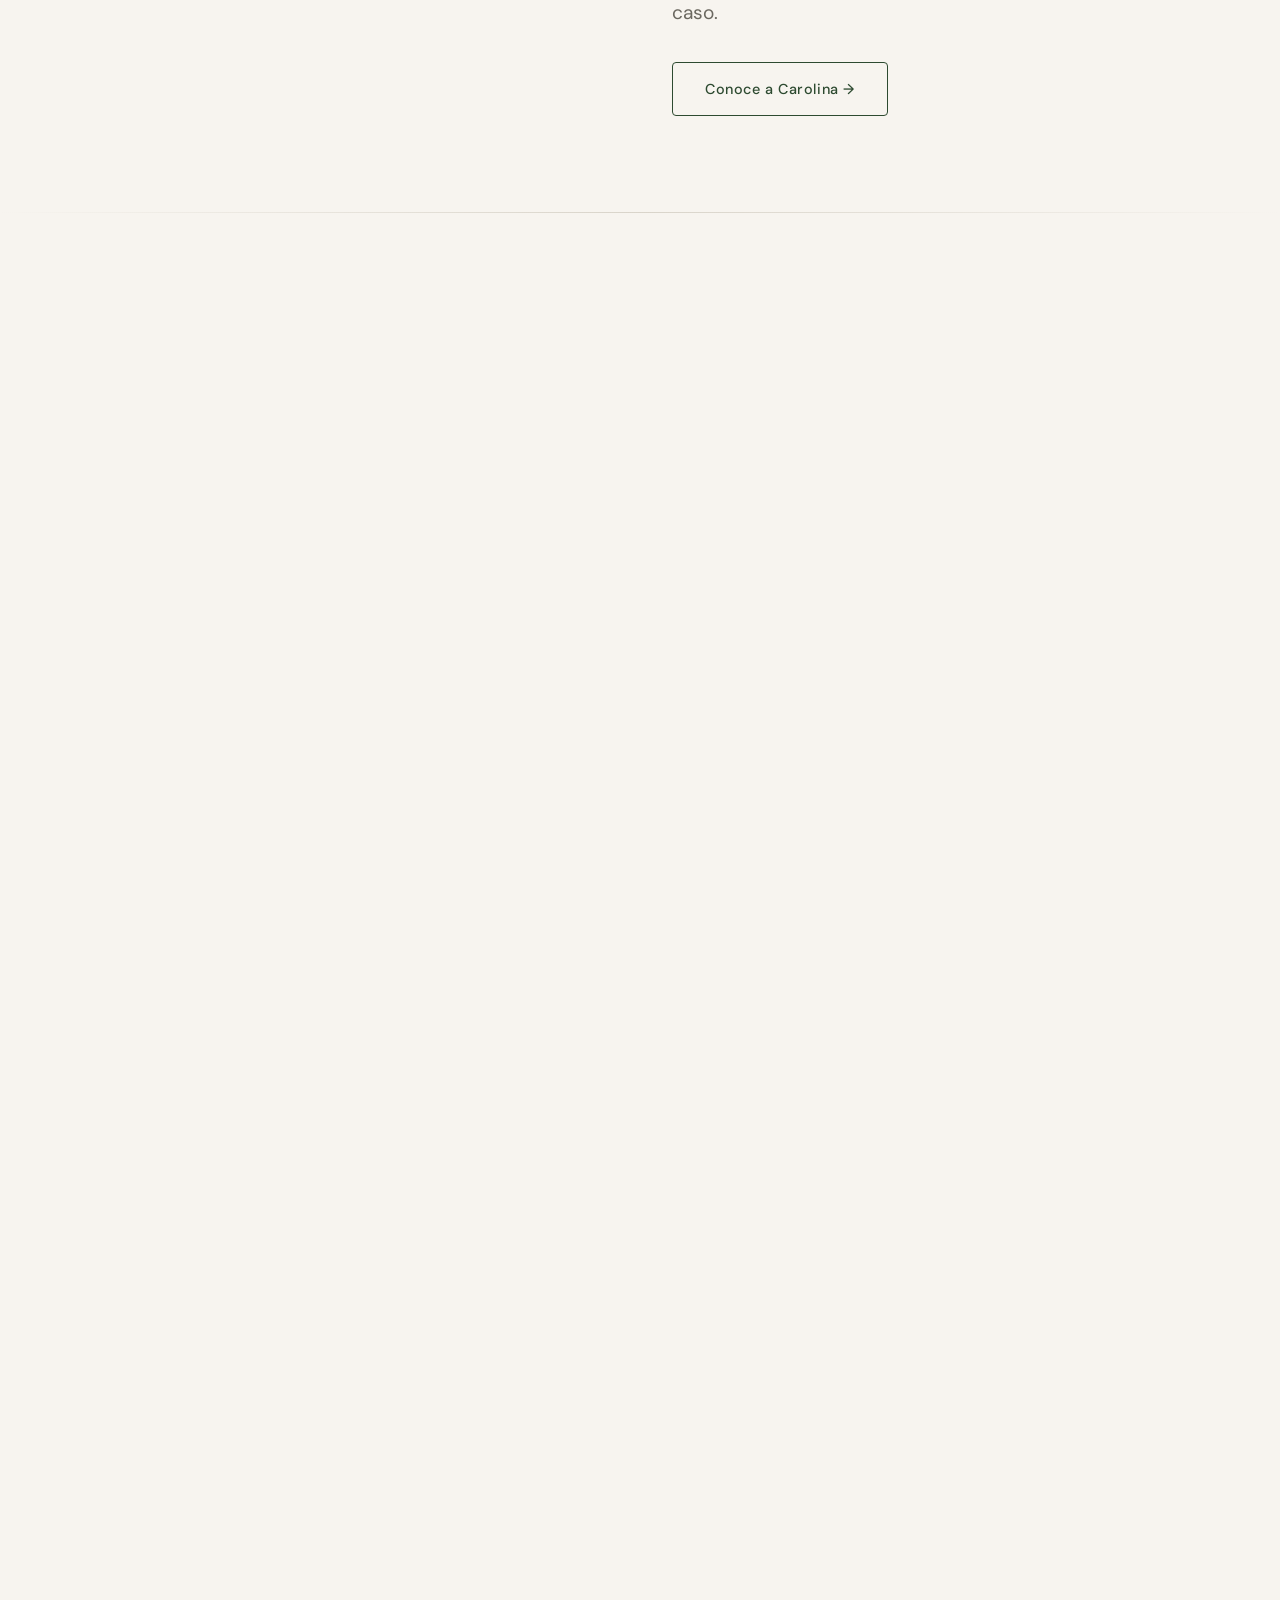
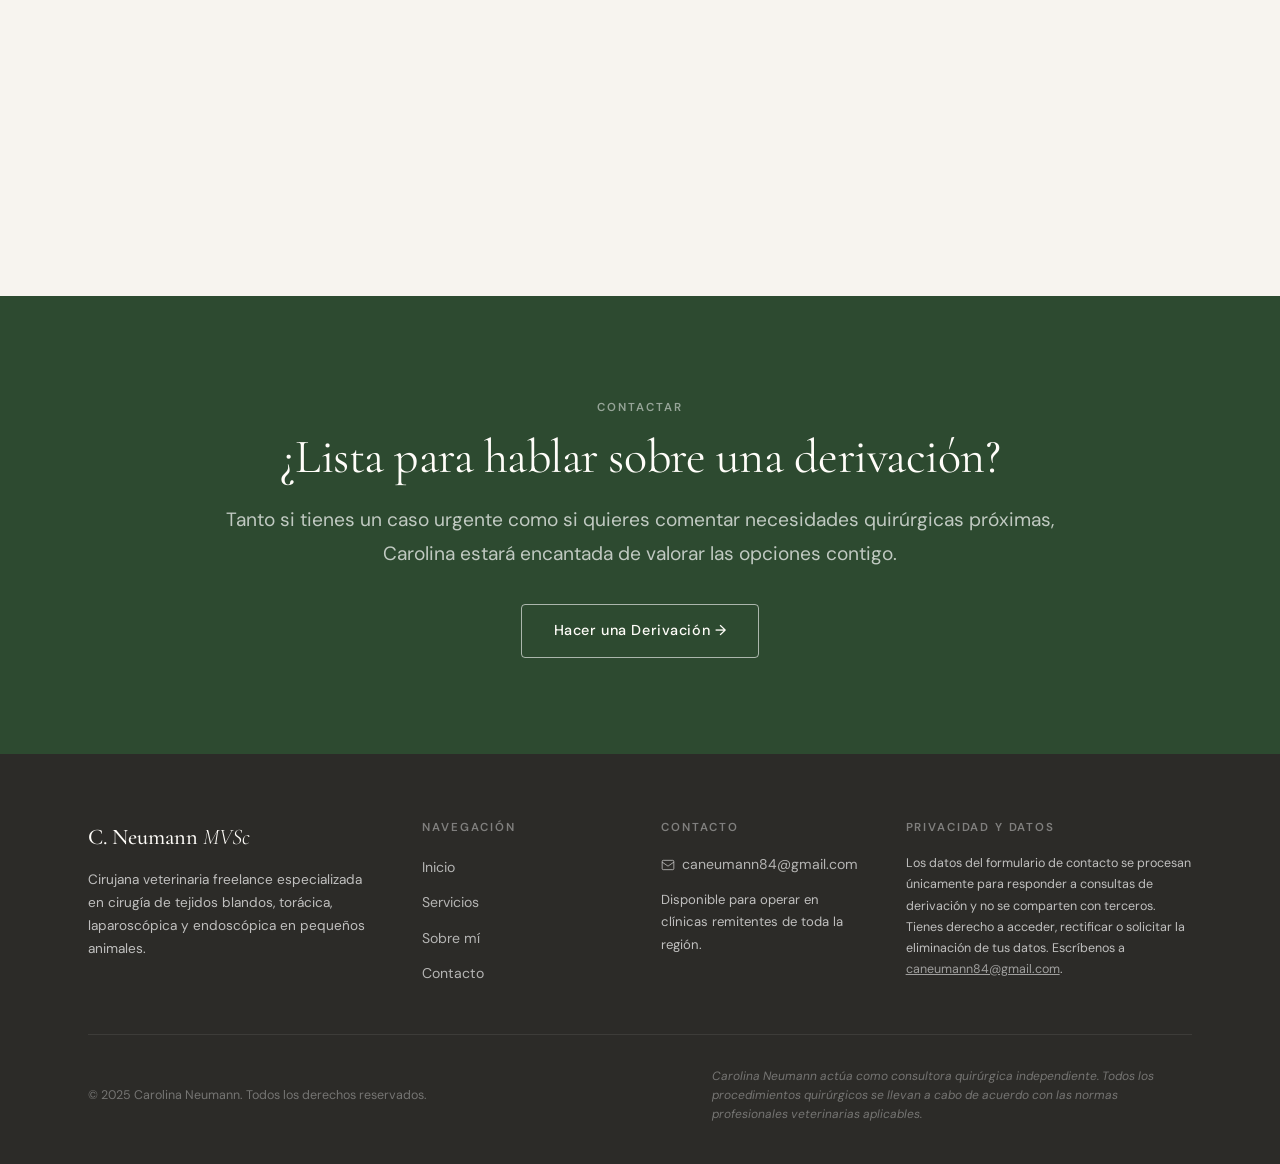
==== commit d1bce3ea: "Add images: Carolina photo, cat-dog (home page), dog portrait (services page) - Move uploaded images" ====
--- a/index.html
+++ b/index.html
@@ -105,29 +105,36 @@
     <!-- ── Introducción ──────────────────────────────────── -->
     <section class="section reveal" aria-labelledby="introTitle">
       <div class="container grid-2" style="align-items:center; gap:4rem;">
+        <div class="reveal">
+          <img
+            src="img/cat-dog.jpg"
+            alt="Gato y perro juntos — pequeños animales atendidos por Carolina Neumann"
+            style="width:100%; border-radius:var(--radius-lg); object-fit:cover; max-height:420px;"
+          />
+        </div>
         <div>
           <span class="section-label">Quién Soy</span>
           <h2 id="introTitle">Una especialista quirúrgica que viene a ti</h2>
-        </div>
-        <div class="stack">
-          <p class="lead">
-            Carolina Neumann es cirujana veterinaria con formación avanzada en cirugía
-            de tejidos blandos y cirugía mínimamente invasiva, con experiencia en centros
-            de referencia y hospitales veterinarios de Argentina y España.
-          </p>
-          <p class="lead">
-            Especializada en laparoscopia, endoscopia, cirugía torácica y de tejidos blandos,
-            Carolina trabaja de forma autónoma — desplazándose a las clínicas y hospitales
-            remitentes para ofrecer atención quirúrgica especializada sin los costes de un
-            centro de referencia.
-          </p>
-          <p class="lead">
-            Su enfoque prioriza la técnica mínimamente invasiva, la recuperación rápida del
-            paciente y la estrecha colaboración con el equipo de la clínica anfitriona en
-            cada caso.
-          </p>
-          <div class="mt-sm">
-            <a href="references.html" class="btn btn--outline">Conoce a Carolina &rarr;</a>
+          <div class="stack">
+            <p class="lead">
+              Carolina Neumann es cirujana veterinaria con formación avanzada en cirugía
+              de tejidos blandos y cirugía mínimamente invasiva, con experiencia en centros
+              de referencia y hospitales veterinarios de Argentina y España.
+            </p>
+            <p class="lead">
+              Especializada en laparoscopia, endoscopia, cirugía torácica y de tejidos blandos,
+              Carolina trabaja de forma autónoma — desplazándose a las clínicas y hospitales
+              remitentes para ofrecer atención quirúrgica especializada sin los costes de un
+              centro de referencia.
+            </p>
+            <p class="lead">
+              Su enfoque prioriza la técnica mínimamente invasiva, la recuperación rápida del
+              paciente y la estrecha colaboración con el equipo de la clínica anfitriona en
+              cada caso.
+            </p>
+            <div class="mt-sm">
+              <a href="references.html" class="btn btn--outline">Conoce a Carolina &rarr;</a>
+            </div>
           </div>
         </div>
       </div>
--- a/style.css
+++ b/style.css
@@ -1425,3 +1425,12 @@
     object-position: center 20%;
   }
 }
+
+/* Coming soon placeholder */
+.coming-soon-block {
+  padding: 2.5rem;
+  border: 1.5px dashed rgba(45,74,48,0.2);
+  border-radius: var(--radius-md);
+  text-align: center;
+  background: rgba(45,74,48,0.03);
+}
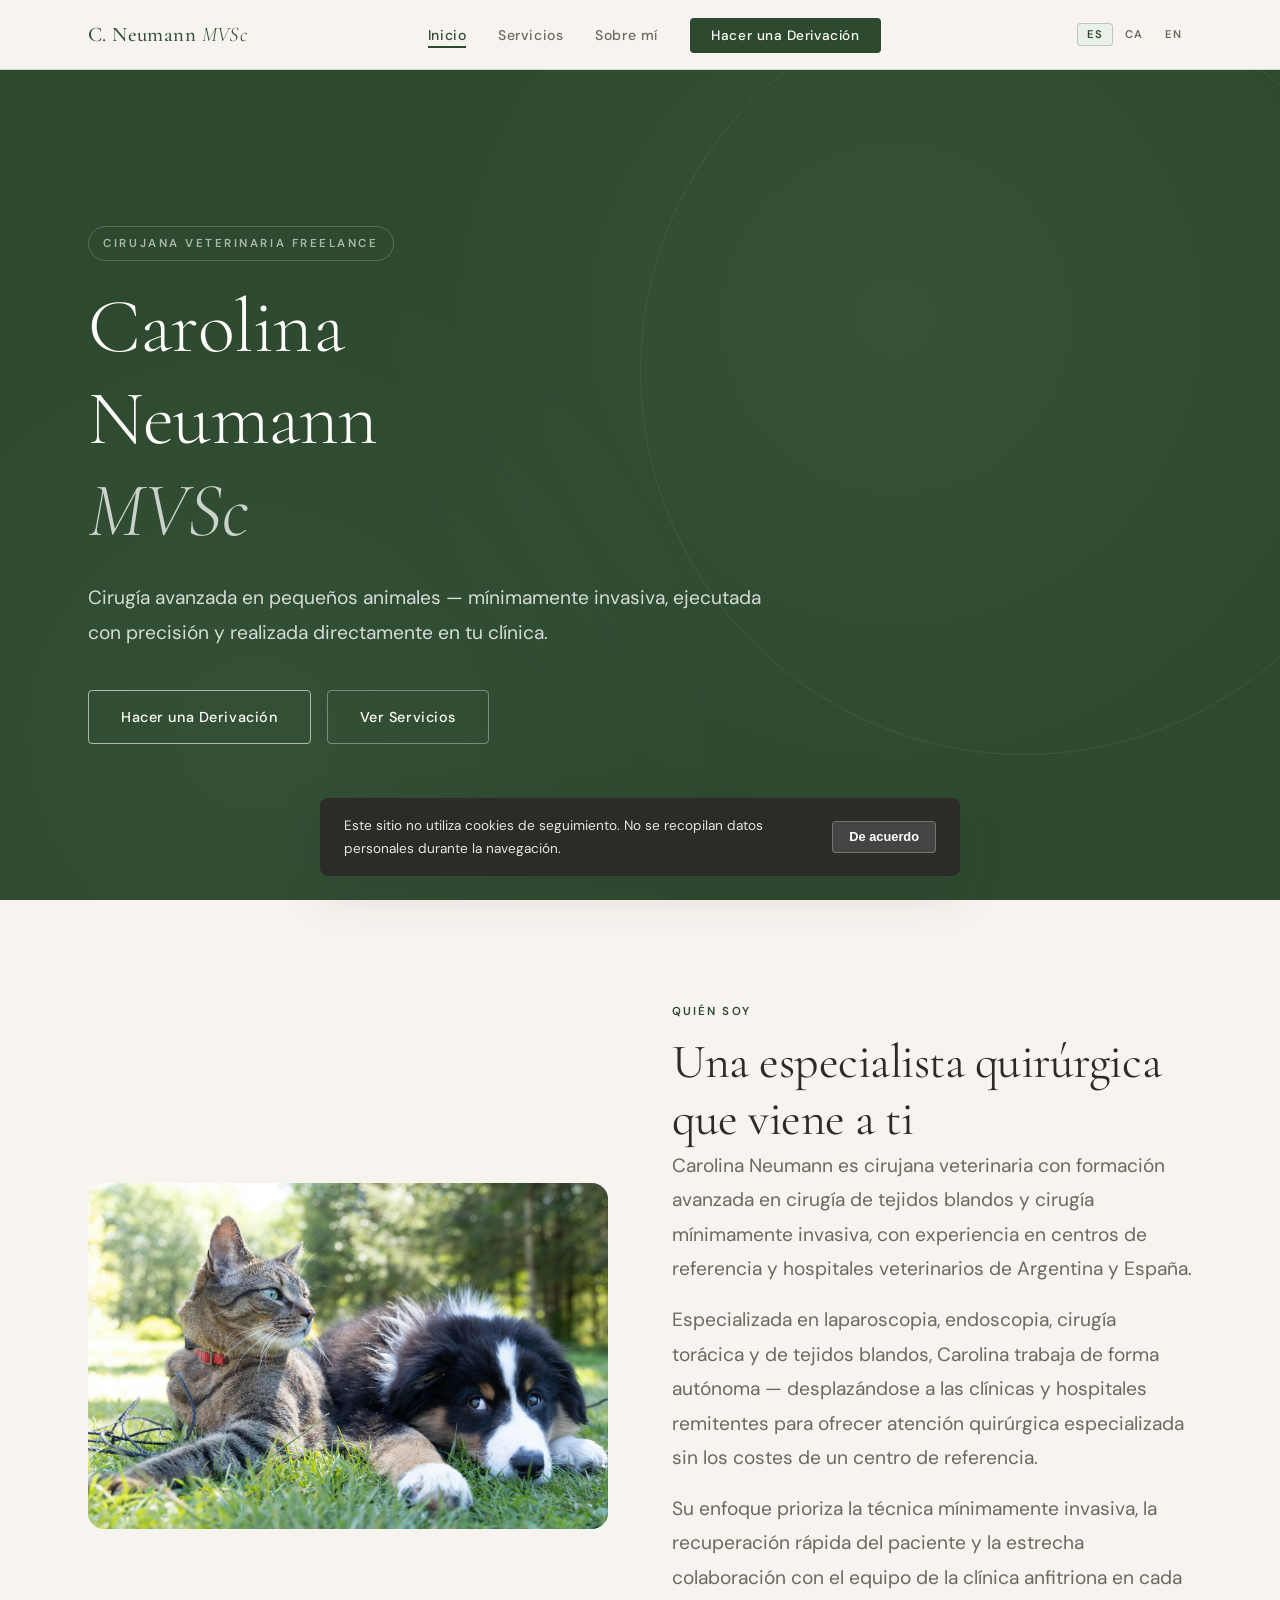
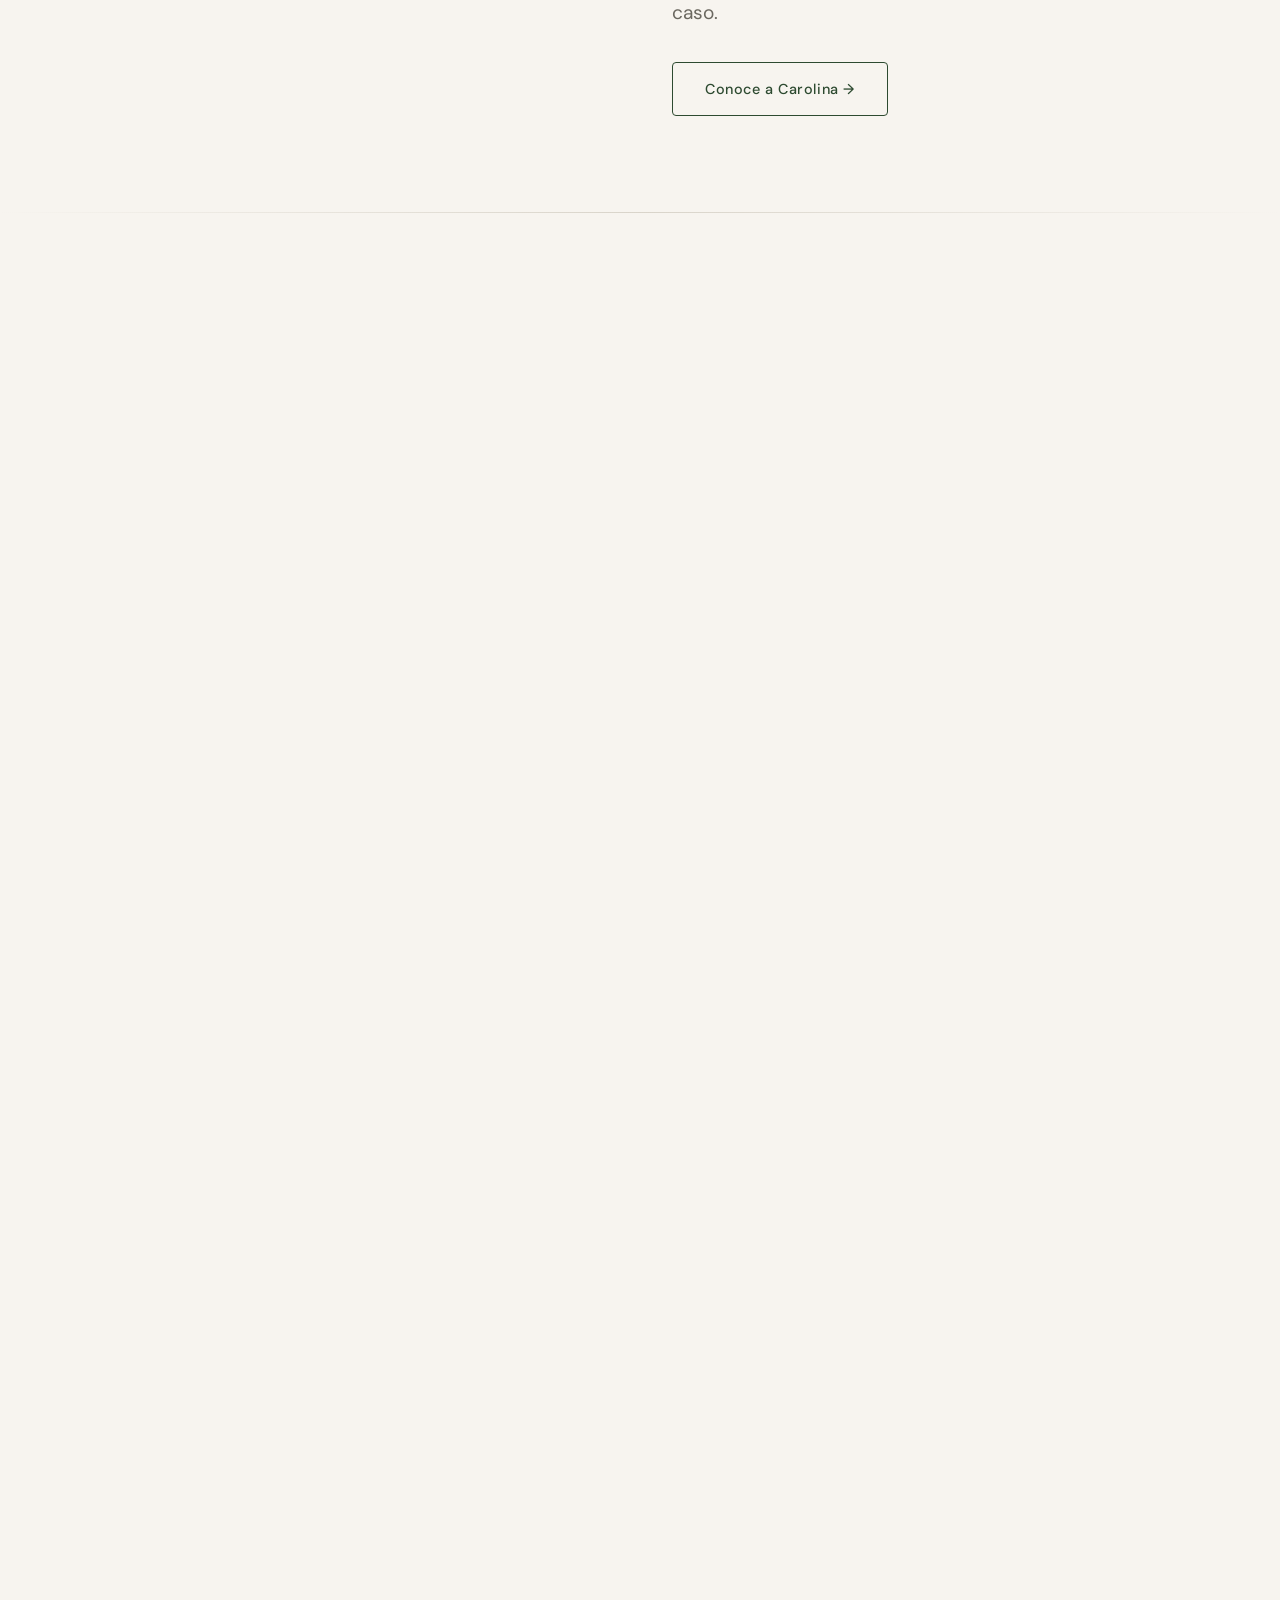
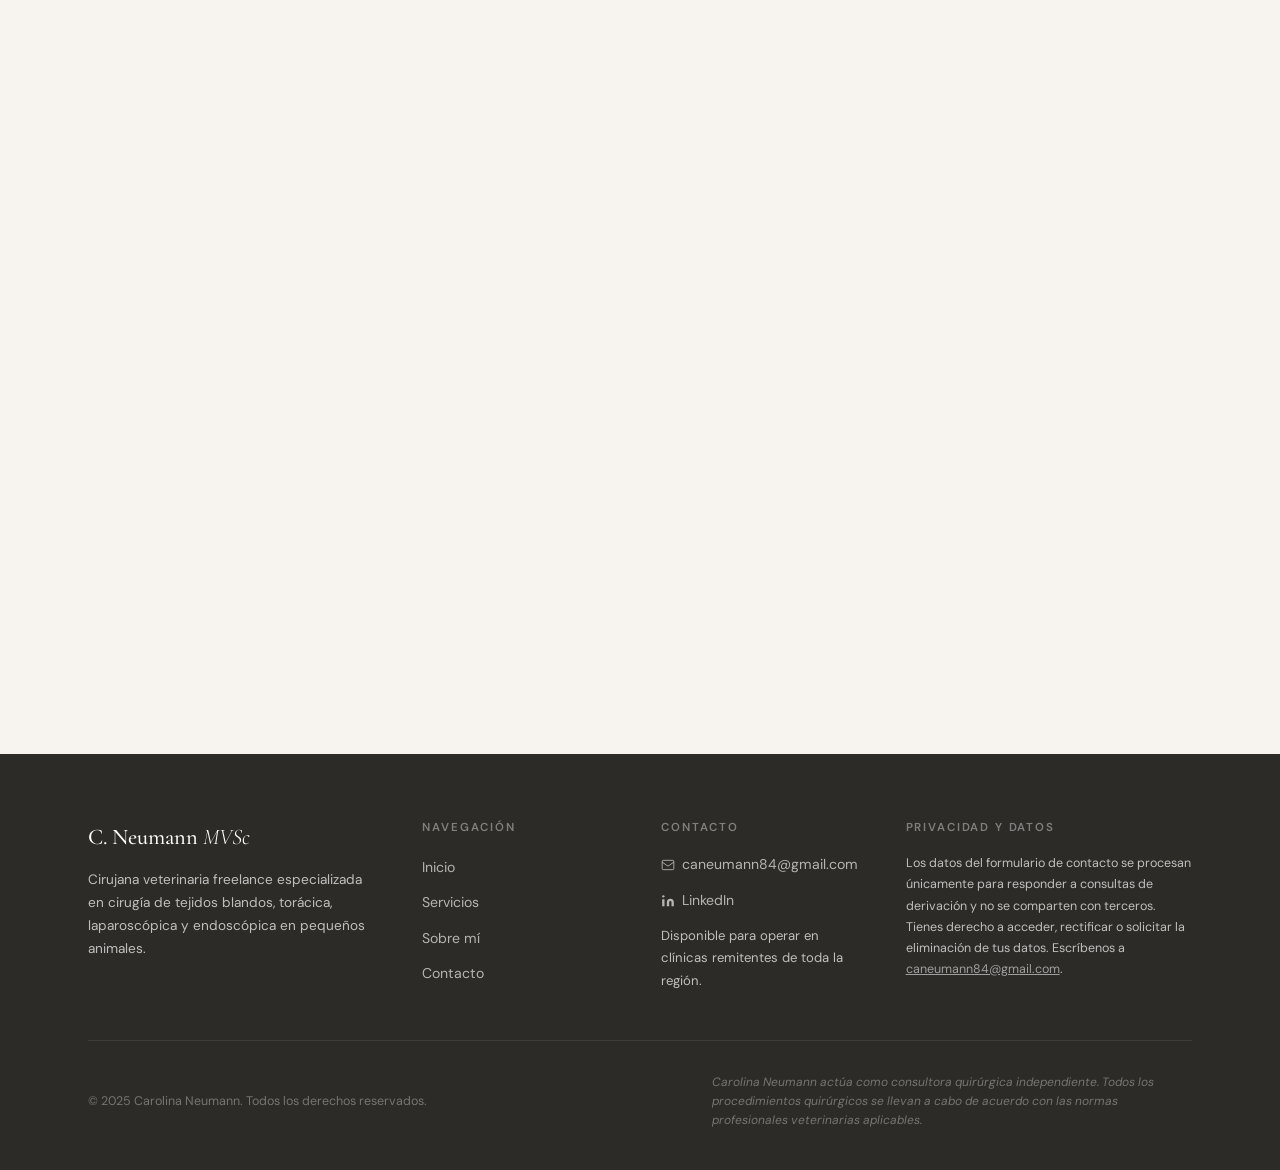
==== commit 15a6cd4b: "Add LinkedIn profile link across all pages and Schema.org sameAs - Footer: LinkedIn link with icon a" ====
--- a/index.html
+++ b/index.html
@@ -30,6 +30,78 @@
   <link rel="preconnect" href="https://fonts.googleapis.com" />
   <link rel="preconnect" href="https://fonts.gstatic.com" crossorigin />
   <link rel="stylesheet" href="style.css" />
+
+  <!-- Schema.org structured data -->
+  <script type="application/ld+json">
+  {
+    "@context": "https://schema.org",
+    "@graph": [
+      {
+        "@type": "VeterinaryOrganization",
+        "@id": "https://www.neumannvet.es/#organization",
+        "name": "Carolina Neumann — Cirujana Veterinaria",
+        "url": "https://www.neumannvet.es",
+        "email": "caneumann84@gmail.com",
+        "image": "https://www.neumannvet.es/img/carolina.jpg",
+        "logo": "https://www.neumannvet.es/img/carolina.jpg",
+        "description": "Servicios quirúrgicos veterinarios freelance especializados en cirugía mínimamente invasiva, laparoscopia, endoscopia y cirugía de tejidos blandos para pequeños animales en Barcelona y área metropolitana.",
+        "areaServed": [
+          { "@type": "City", "name": "Barcelona" },
+          { "@type": "AdministrativeArea", "name": "Catalunya" }
+        ],
+        "founder": { "@id": "https://www.neumannvet.es/#carolina" }
+      },
+      {
+        "@type": "Person",
+        "@id": "https://www.neumannvet.es/#carolina",
+        "name": "Carolina Neumann",
+        "jobTitle": "Cirujana Veterinaria Freelance",
+        "description": "Cirujana veterinaria especializada en cirugía mínimamente invasiva, laparoscopia, endoscopia y cirugía de tejidos blandos en pequeños animales.",
+        "image": "https://www.neumannvet.es/img/carolina.jpg",
+        "email": "caneumann84@gmail.com",
+        "url": "https://www.neumannvet.es",
+        "worksFor": { "@id": "https://www.neumannvet.es/#organization" },
+        "hasCredential": [
+          {
+            "@type": "EducationalOccupationalCredential",
+            "credentialCategory": "degree",
+            "name": "MVSc — Máster en Ciencias Veterinarias"
+          },
+          {
+            "@type": "EducationalOccupationalCredential",
+            "credentialCategory": "certificate",
+            "name": "GPCert SAS — Certificado de Practitioner General en Cirugía de Pequeños Animales (ISVPS)"
+          }
+        ],
+        "sameAs": ["https://www.linkedin.com/in/carolina-neumann-47534245/"],
+        "knowsAbout": [
+          "Cirugía de tejidos blandos veterinaria",
+          "Cirugía laparoscópica veterinaria",
+          "Endoscopia veterinaria",
+          "Cirugía torácica veterinaria",
+          "Cirugía mínimamente invasiva en pequeños animales"
+        ]
+      },
+      {
+        "@type": "WebSite",
+        "@id": "https://www.neumannvet.es/#website",
+        "url": "https://www.neumannvet.es",
+        "name": "Carolina Neumann MVSc — Cirujana Veterinaria",
+        "inLanguage": "es",
+        "publisher": { "@id": "https://www.neumannvet.es/#organization" }
+      },
+      {
+        "@type": "WebPage",
+        "@id": "https://www.neumannvet.es/",
+        "url": "https://www.neumannvet.es/",
+        "name": "Carolina Neumann — Cirujana Veterinaria Freelance",
+        "isPartOf": { "@id": "https://www.neumannvet.es/#website" },
+        "about": { "@id": "https://www.neumannvet.es/#carolina" },
+        "inLanguage": "es"
+      }
+    ]
+  }
+  </script>
 </head>
 <body>
 
@@ -300,9 +372,11 @@
             <svg width="14" height="14" viewBox="0 0 24 24" fill="none" stroke="currentColor" stroke-width="1.5" aria-hidden="true"><rect x="2" y="4" width="20" height="16" rx="2"/><path d="M2 7l10 7 10-7"/></svg>
             caneumann84@gmail.com
           </a>
-          <p class="footer__tagline" style="font-size:0.82rem;">
-            Disponible para operar en clínicas remitentes de toda la región.
-          </p>
+          <a href="https://www.linkedin.com/in/carolina-neumann-47534245/" class="footer__email" target="_blank" rel="noopener noreferrer" aria-label="Perfil de LinkedIn de Carolina Neumann">
+            <svg width="14" height="14" viewBox="0 0 24 24" fill="currentColor" aria-hidden="true"><path d="M16 8a6 6 0 0 1 6 6v7h-4v-7a2 2 0 0 0-2-2 2 2 0 0 0-2 2v7h-4v-7a6 6 0 0 1 6-6z"/><rect x="2" y="9" width="4" height="12"/><circle cx="4" cy="4" r="2"/></svg>
+            LinkedIn
+          </a>
+          <p class="footer__tagline" style="font-size:0.82rem;">Disponible para operar en clínicas remitentes de toda la región.</p>
         </div>
 
         <div>
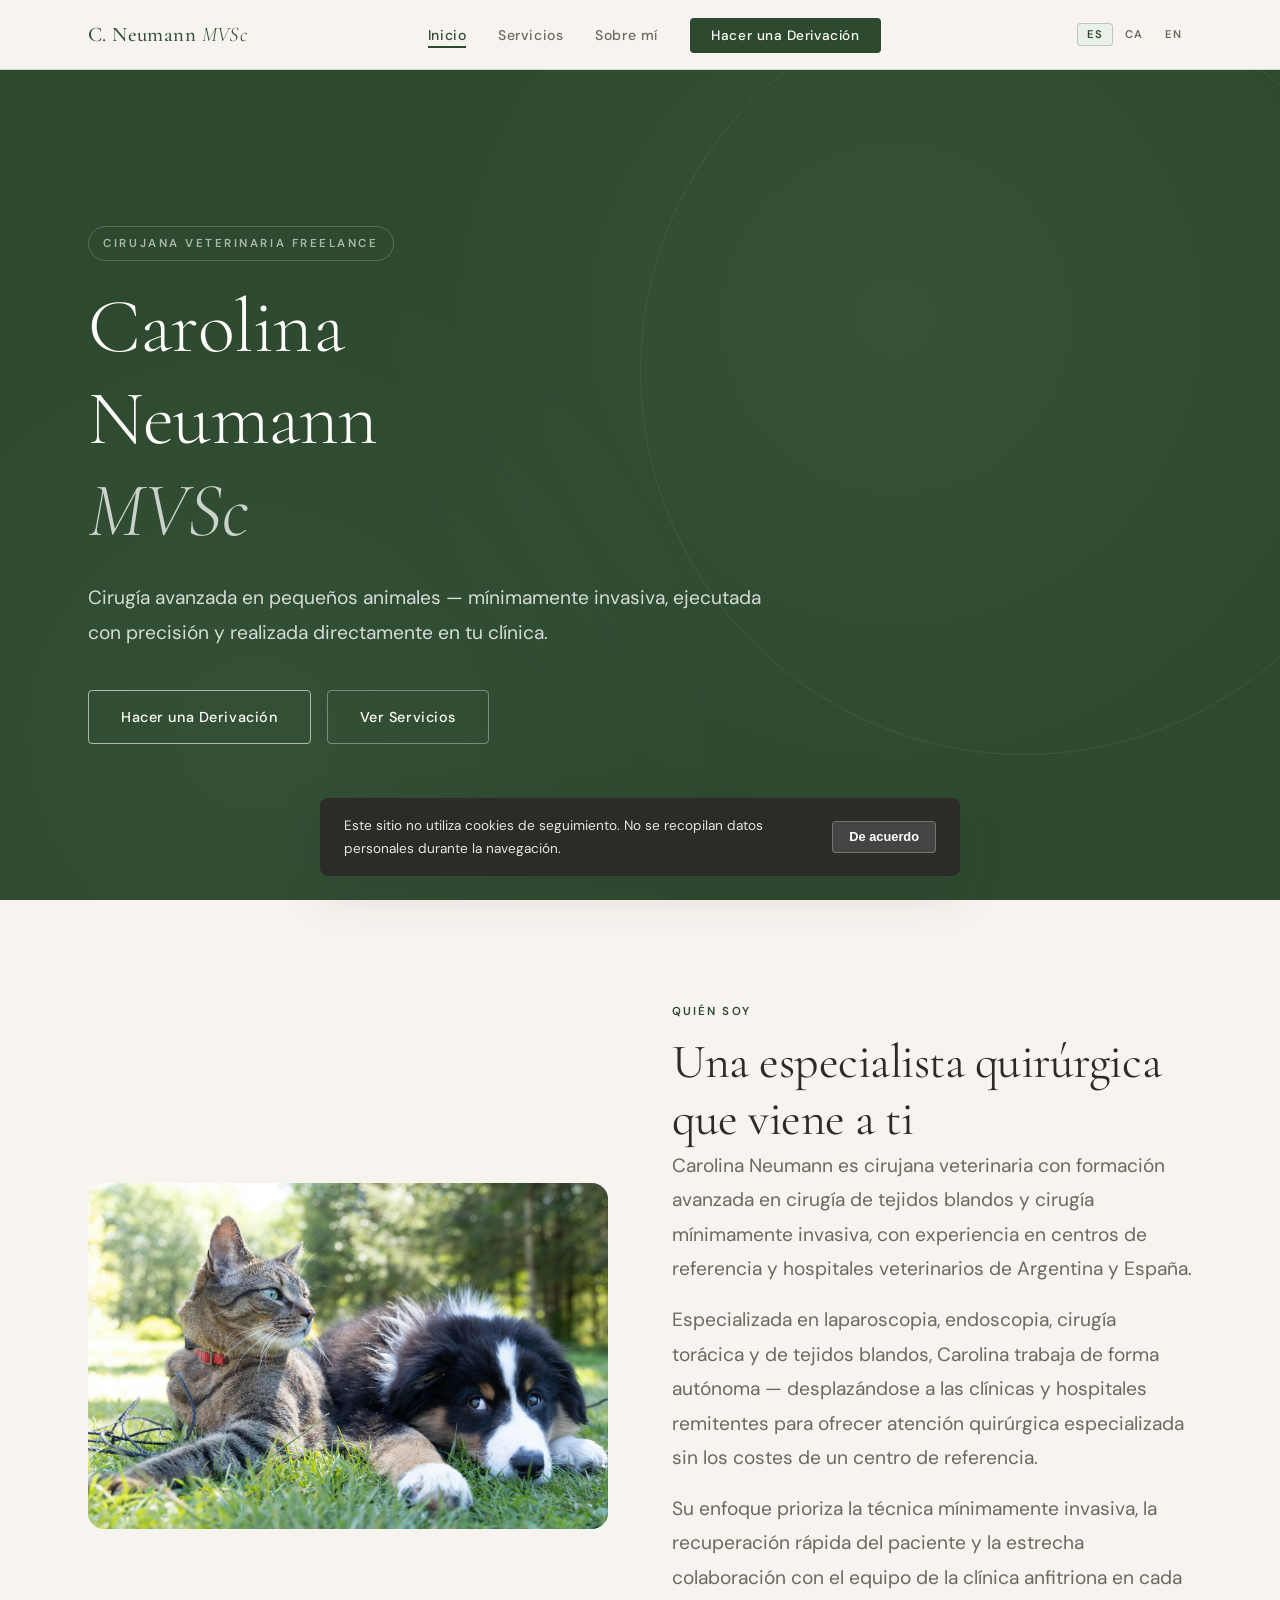
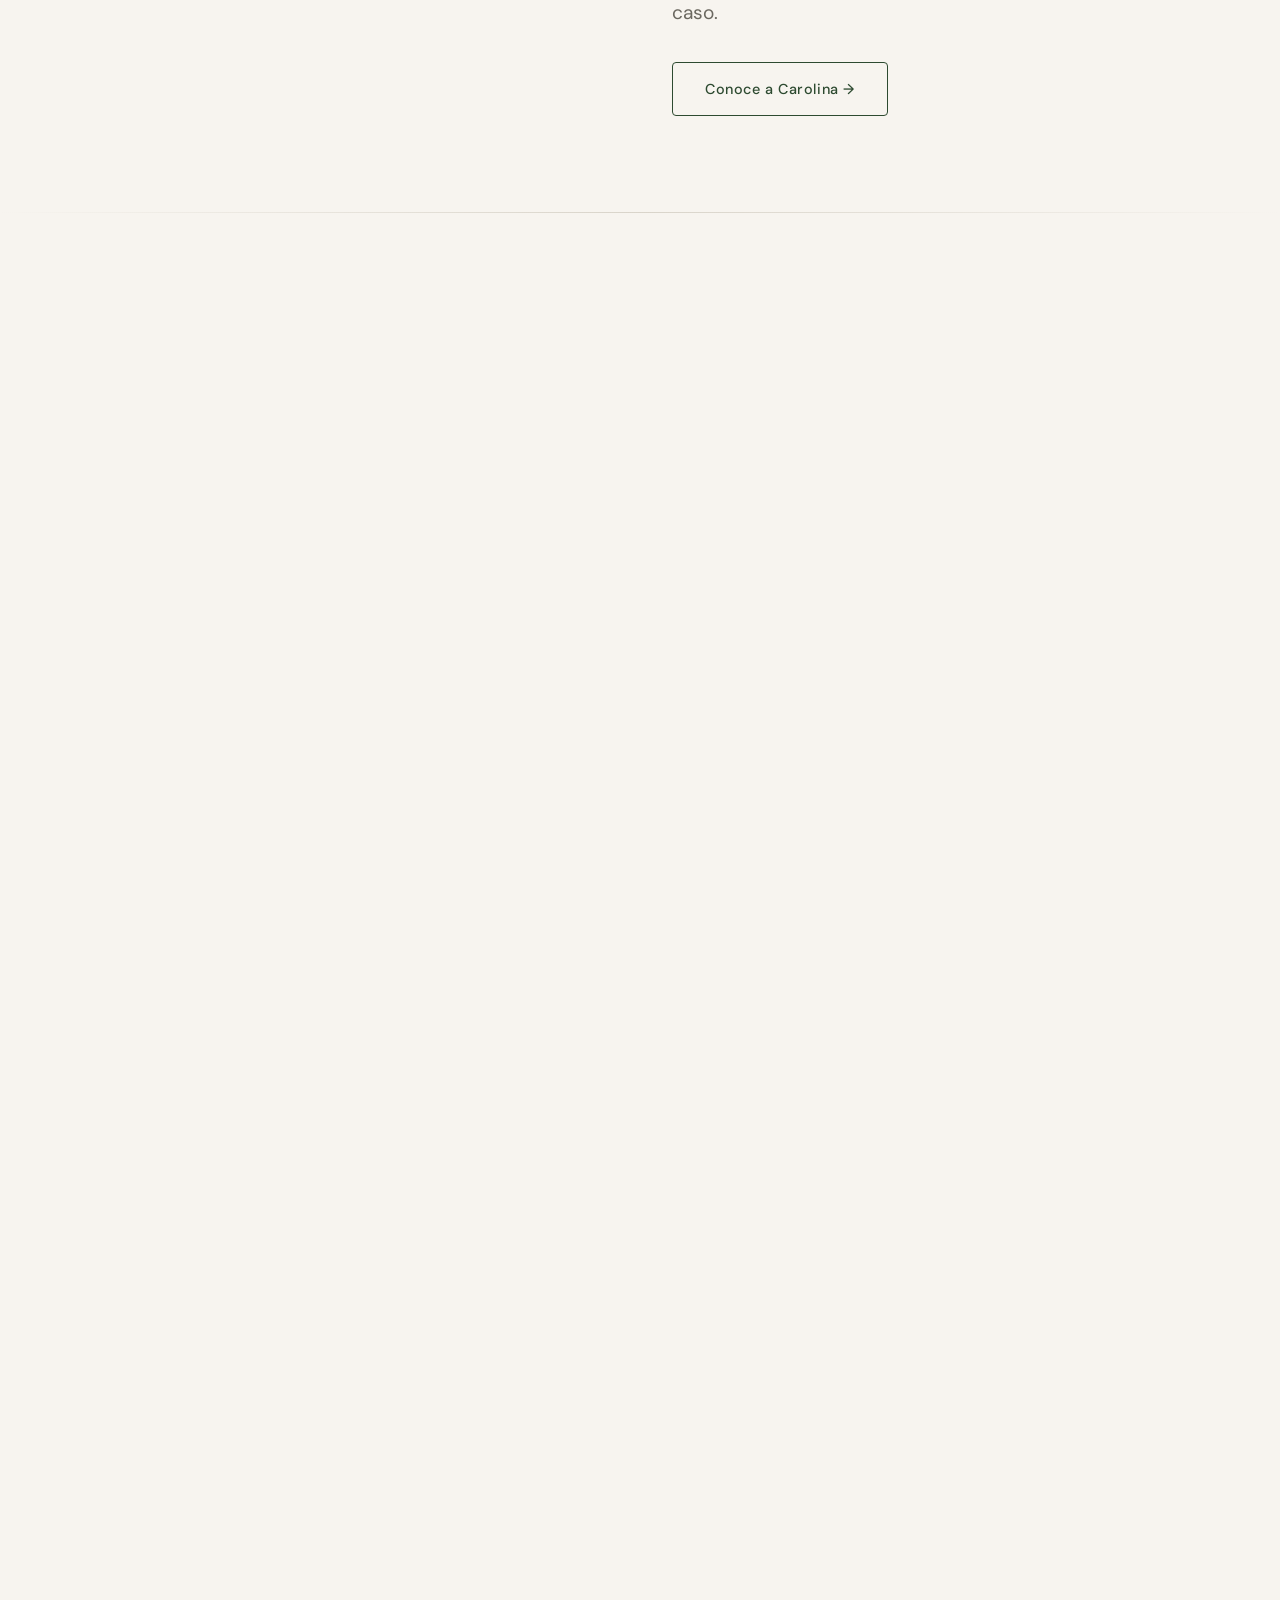
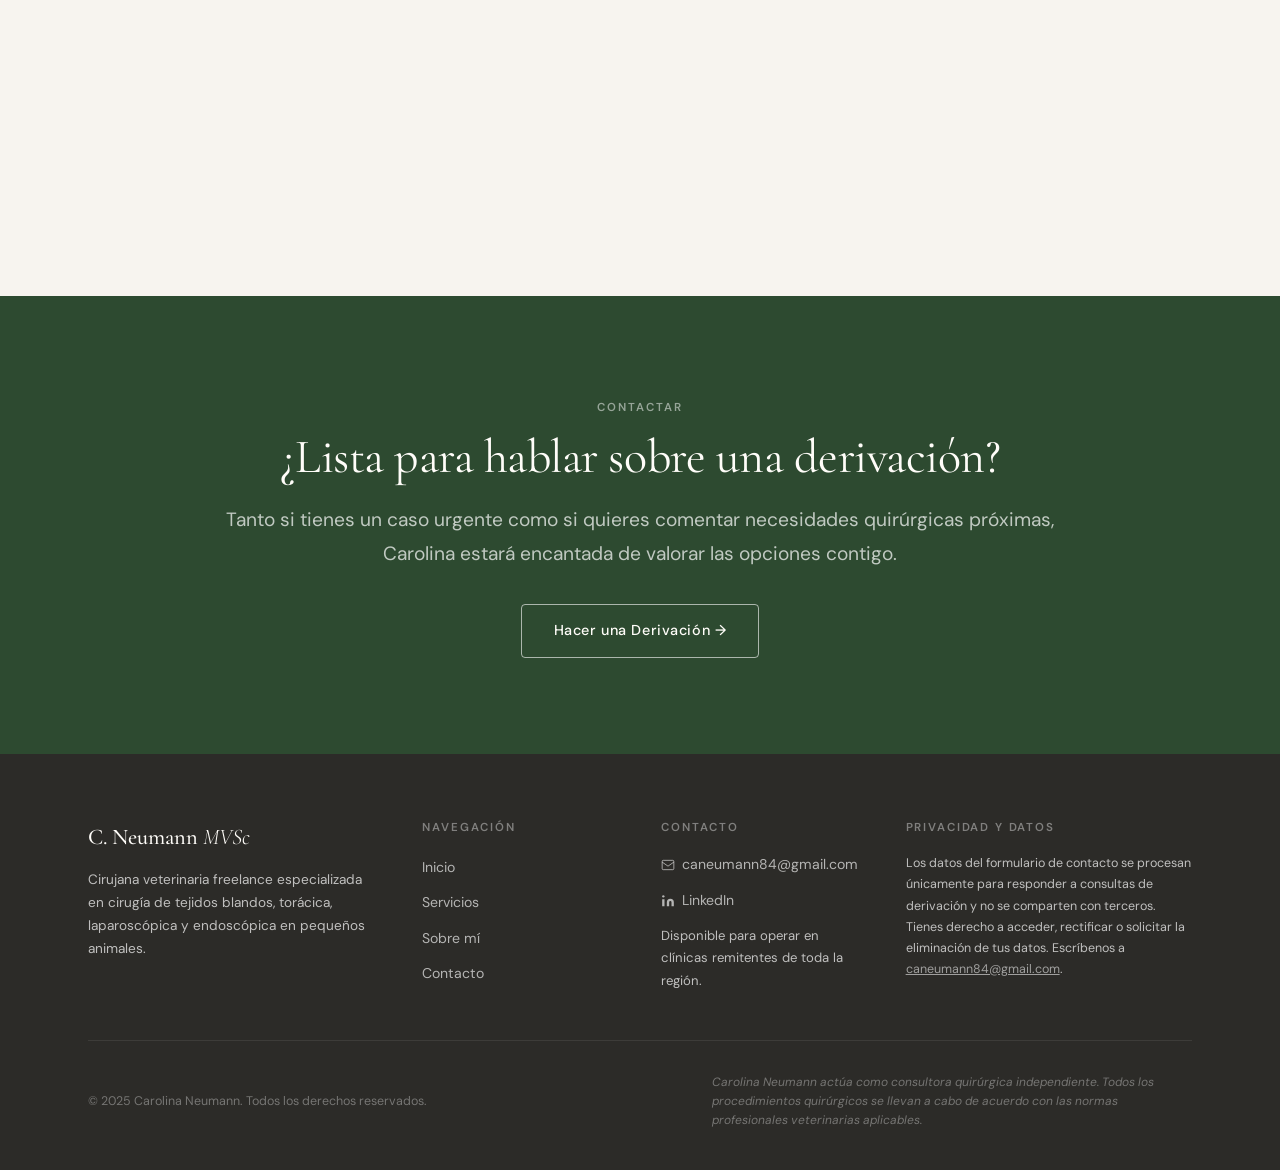
==== commit b763ce4a: "Fix GT translating lang buttons; improve Barcelona SEO keywords - Add translate="no" to all ES/CA/EN" ====
--- a/index.html
+++ b/index.html
@@ -3,7 +3,8 @@
 <head>
   <meta charset="UTF-8" />
   <meta name="viewport" content="width=device-width, initial-scale=1.0" />
-  <meta name="description" content="Carolina Neumann — cirujana veterinaria freelance especializada en cirugía mínimamente invasiva, tejidos blandos, torácica, laparoscópica y endoscópica en pequeños animales." />
+  <meta name="description" content="Cirujana veterinaria freelance en Barcelona especializada en cirugía mínimamente invasiva, laparoscopia, endoscopia y tejidos blandos en perros y gatos. Opera en tu clínica." />
+  <meta name="keywords" content="cirujana veterinaria Barcelona, cirugía laparoscópica veterinaria Barcelona, endoscopia veterinaria Barcelona, cirugía mínimamente invasiva animales Barcelona, veterinario cirujano perros gatos Barcelona, derivación quirúrgica veterinaria Catalunya" />
   <meta name="robots" content="index, follow" />
 
   <!-- Canonical & hreflang -->
@@ -15,7 +16,7 @@
 
   <!-- Open Graph -->
   <meta property="og:type"        content="website" />
-  <meta property="og:title"       content="Carolina Neumann — Cirujana Veterinaria Freelance" />
+  <meta property="og:title"       content="Carolina Neumann — Cirujana Veterinaria Freelance Barcelona" />
   <meta property="og:description" content="Cirujana veterinaria freelance especializada en cirugía mínimamente invasiva de tejidos blandos, torácica, laparoscópica y endoscópica." />
   <meta property="og:url"         content="https://www.neumannvet.es/" />
   <meta property="og:image"       content="https://www.neumannvet.es/img/carolina.jpg" />
@@ -25,7 +26,7 @@
   <meta name="twitter:title"       content="Carolina Neumann — Cirujana Veterinaria Freelance" />
   <meta name="twitter:description" content="Cirujana veterinaria freelance especializada en cirugía mínimamente invasiva." />
 
-  <title>Carolina Neumann — Cirujana Veterinaria Freelance</title>
+  <title>Carolina Neumann — Cirujana Veterinaria Freelance Barcelona</title>
 
   <link rel="preconnect" href="https://fonts.googleapis.com" />
   <link rel="preconnect" href="https://fonts.gstatic.com" crossorigin />
@@ -47,6 +48,14 @@
         "description": "Servicios quirúrgicos veterinarios freelance especializados en cirugía mínimamente invasiva, laparoscopia, endoscopia y cirugía de tejidos blandos para pequeños animales en Barcelona y área metropolitana.",
         "areaServed": [
           { "@type": "City", "name": "Barcelona" },
+          { "@type": "City", "name": "L'Hospitalet de Llobregat" },
+          { "@type": "City", "name": "Badalona" },
+          { "@type": "City", "name": "Terrassa" },
+          { "@type": "City", "name": "Sabadell" },
+          { "@type": "City", "name": "Mataró" },
+          { "@type": "City", "name": "Castelldefels" },
+          { "@type": "City", "name": "Gavà" },
+          { "@type": "AdministrativeArea", "name": "Àrea Metropolitana de Barcelona" },
           { "@type": "AdministrativeArea", "name": "Catalunya" }
         ],
         "founder": { "@id": "https://www.neumannvet.es/#carolina" }
@@ -125,9 +134,9 @@
       </nav>
 
       <div class="lang-switcher" role="group" aria-label="Seleccionar idioma">
-        <button class="lang-btn" data-lang="es" aria-pressed="true">ES</button>
-        <button class="lang-btn" data-lang="ca" aria-pressed="false">CA</button>
-        <button class="lang-btn" data-lang="en" aria-pressed="false">EN</button>
+        <button class="lang-btn" data-lang="es" aria-pressed="true" translate="no">ES</button>
+        <button class="lang-btn" data-lang="ca" aria-pressed="false" translate="no">CA</button>
+        <button class="lang-btn" data-lang="en" aria-pressed="false" translate="no">EN</button>
       </div>
 
       <button class="nav__hamburger" aria-label="Abrir menú de navegación" aria-expanded="false" aria-controls="mobileMenu">
